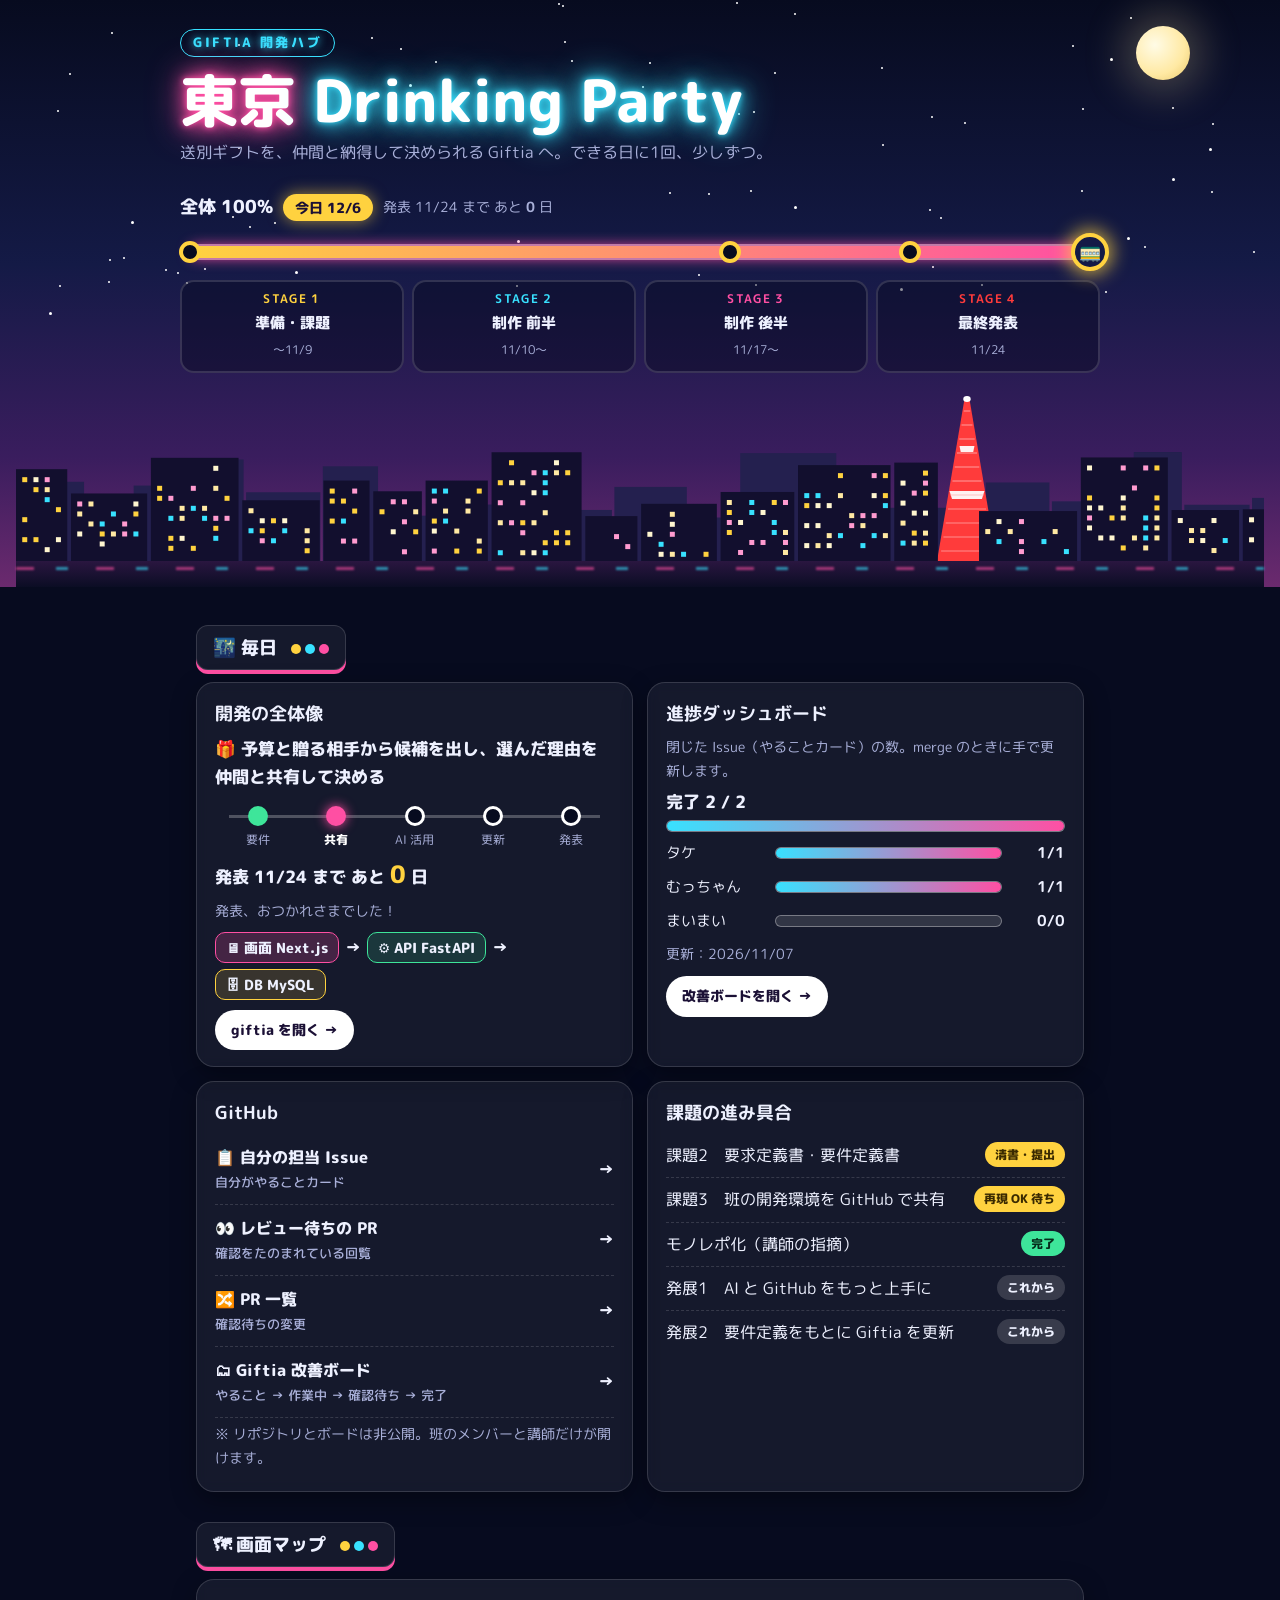
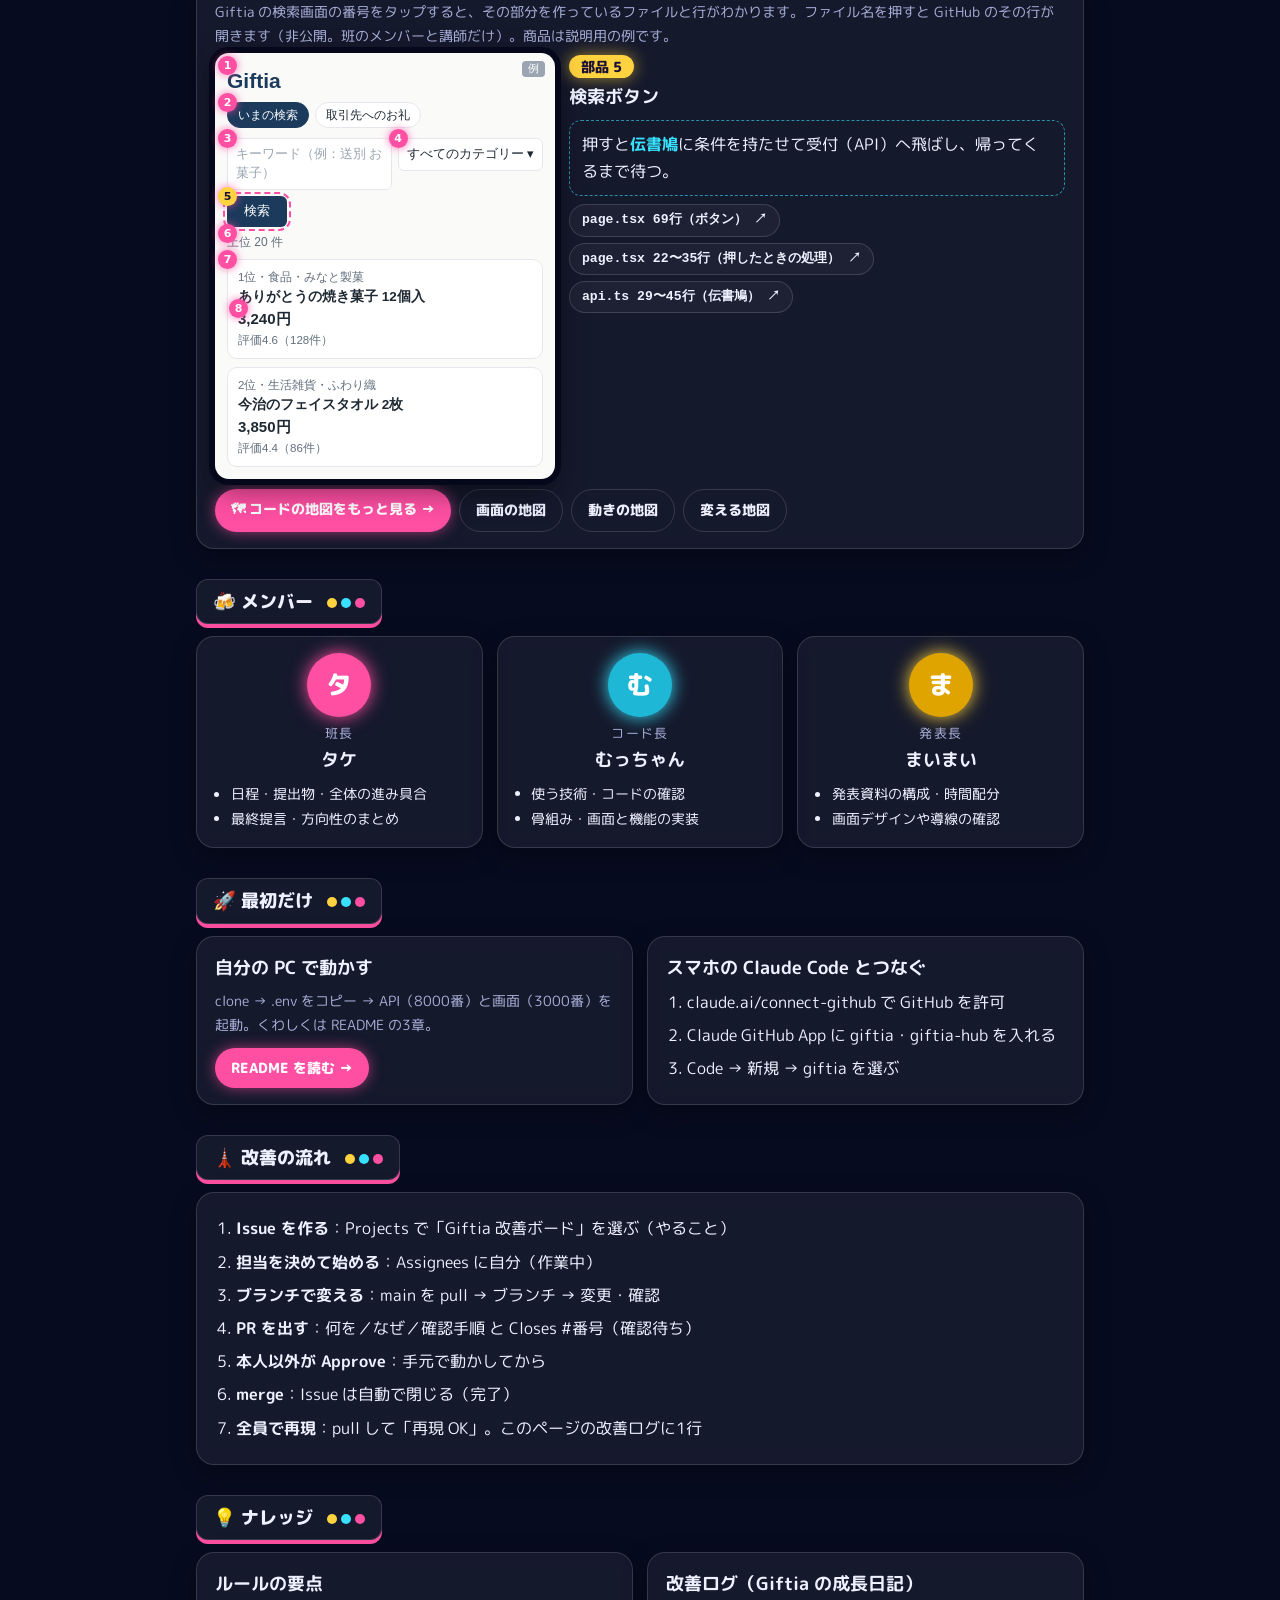
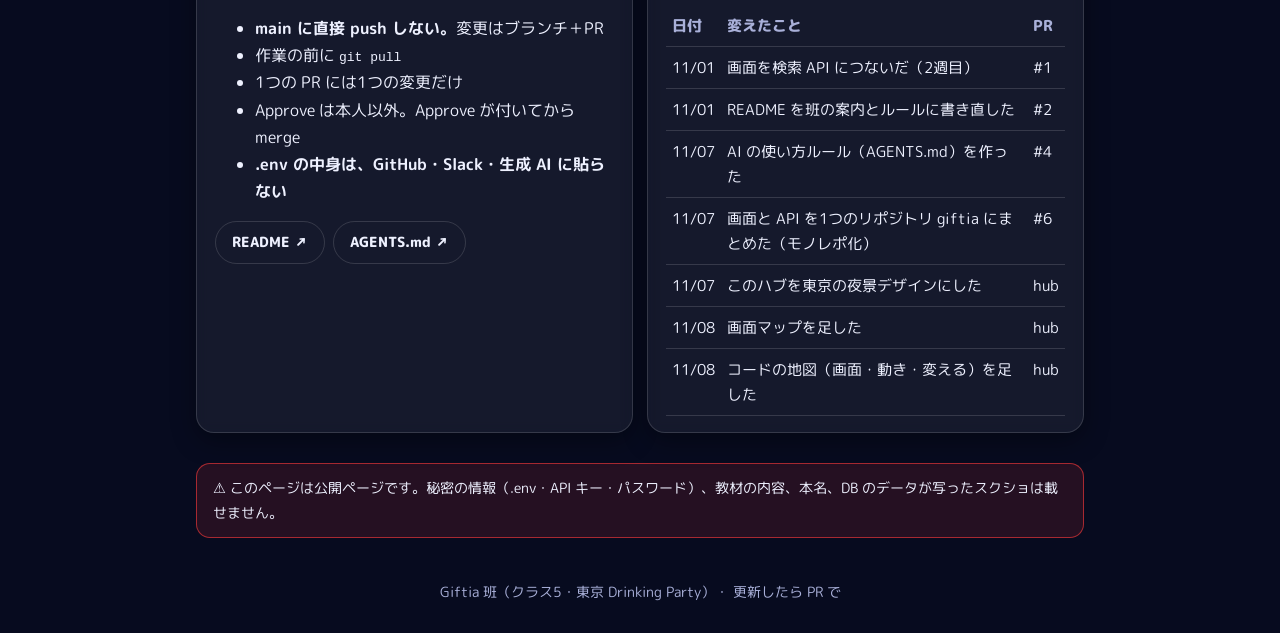
==== index.html @ cc5bea34 "コードの地図（画面・動き・変える）を足す Co-Authored-By: Claude Opus 5.5 <noreply@anthropic.com> Claude-Session: https:/" ====
<!DOCTYPE html>
<html lang="ja">
<head>
<meta charset="UTF-8">
<meta name="viewport" content="width=device-width, initial-scale=1">
<title>東京 Drinking Party 開発ハブ</title>
<meta name="description" content="Giftia 班（東京 Drinking Party）の入口ページ">
<link rel="preconnect" href="https://fonts.googleapis.com">
<link rel="preconnect" href="https://fonts.gstatic.com" crossorigin>
<link href="https://fonts.googleapis.com/css2?family=M+PLUS+Rounded+1c:wght@500;800&display=swap" rel="stylesheet">
<style>
  :root {
    --night1: #070b1f; --night2: #141a46; --night3: #3a1d5e;
    --pink: #ff4fa3; --cyan: #38e1ff; --yellow: #ffd23f; --red: #ff3b3b; --green: #3ee59a;
    --text: #eef1ff; --muted: #a9b0d9; --card: rgba(255,255,255,.06); --line: rgba(255,255,255,.14);
  }
  * { box-sizing: border-box; }
  html { scroll-behavior: smooth; }
  body {
    margin: 0; color: var(--text); line-height: 1.7;
    font-family: "M PLUS Rounded 1c", system-ui, "Hiragino Sans", "Meiryo", sans-serif;
    background: var(--night1);
  }
  a { color: inherit; }

  /* ===== 夜景のヒーロー ===== */
  .hero {
    position: relative; overflow: hidden; padding: 28px 16px 0;
    background: linear-gradient(180deg, var(--night1) 0%, var(--night2) 45%, var(--night3) 78%, #6b2a6e 100%);
  }
  .stars { position: absolute; inset: 0; pointer-events: none; }
  .star { position: absolute; width: 2px; height: 2px; border-radius: 50%; background: #fff; animation: twinkle 3s infinite ease-in-out; }
  @keyframes twinkle { 0%,100% { opacity: .2 } 50% { opacity: 1 } }
  .moon { position: absolute; top: 26px; right: 7%; width: 54px; height: 54px; border-radius: 50%;
    background: radial-gradient(circle at 35% 35%, #fffbe6, #ffe9a3 60%, #e8c66a);
    box-shadow: 0 0 40px 12px rgba(255,233,163,.25); }
  .hero-inner { position: relative; z-index: 2; max-width: 920px; margin: 0 auto; }
  .kicker { display: inline-block; font-weight: 800; letter-spacing: .2em; font-size: .8rem; color: var(--cyan);
    border: 1px solid var(--cyan); border-radius: 999px; padding: 2px 12px; text-shadow: 0 0 8px var(--cyan); }
  .hero h1 { margin: 10px 0 0; font-weight: 800; font-size: clamp(2rem, 8vw, 3.6rem); line-height: 1.15; }
  .neon-pink { color: #fff; text-shadow: 0 0 6px var(--pink), 0 0 18px var(--pink), 0 0 36px var(--pink); }
  .neon-cyan { color: #fff; text-shadow: 0 0 6px var(--cyan), 0 0 18px var(--cyan), 0 0 36px var(--cyan); }
  .hero .sub { margin: 6px 0 0; color: var(--muted); }

  /* 路線図（進み具合） */
  .line { margin: 26px 0 0; }
  .line-head { display: flex; flex-wrap: wrap; align-items: center; gap: 10px; }
  .pct { font-weight: 800; font-size: 1.1rem; }
  .badge { font-weight: 800; font-size: .85rem; color: #1b1035; background: var(--yellow); border-radius: 999px; padding: 2px 12px; box-shadow: 0 0 16px rgba(255,210,63,.6); }
  .track { position: relative; height: 16px; margin: 22px 8px 0; border-radius: 999px; background: rgba(255,255,255,.12); border: 2px solid rgba(255,255,255,.5); }
  .fill { position: absolute; left: 0; top: 0; bottom: 0; border-radius: 999px; background: linear-gradient(90deg, var(--yellow), var(--pink)); box-shadow: 0 0 14px var(--pink); }
  .stn { position: absolute; top: 50%; width: 22px; height: 22px; margin: -11px 0 0 -11px; border-radius: 50%; background: var(--night1); border: 4px solid #fff; }
  .stn.done { border-color: var(--yellow); }
  .train { position: absolute; top: 50%; margin: -19px 0 0 -19px; width: 38px; height: 38px; border-radius: 50%; display: grid; place-items: center;
    background: var(--night2); border: 4px solid var(--yellow); box-shadow: 0 0 18px 4px rgba(255,210,63,.7); font-size: 18px; }
  .stn-labels { display: grid; grid-template-columns: repeat(4, 1fr); gap: 8px; margin-top: 20px; }
  .stage { border: 2px solid var(--line); border-radius: 14px; padding: 8px 6px; text-align: center; background: rgba(7,11,31,.45); }
  .stage b { display: block; font-size: .72rem; letter-spacing: .12em; }
  .stage span { display: block; font-weight: 800; font-size: .95rem; }
  .stage small { color: var(--muted); font-size: .72rem; }
  .stage.now { border-color: var(--yellow); box-shadow: 0 0 14px rgba(255,210,63,.5); }
  .s1 b { color: var(--yellow) } .s2 b { color: var(--cyan) } .s3 b { color: var(--pink) } .s4 b { color: var(--red) }

  .skyline { position: relative; z-index: 1; display: block; width: 100%; height: 170px; margin-top: 18px; }
  .win { animation: blink 4s infinite; }
  @keyframes blink { 0%,100% { opacity: .95 } 50% { opacity: .35 } }
  .river { height: 26px; background: linear-gradient(180deg, #2a1640, #0b0d24); position: relative; z-index: 1; }
  .river::after { content: ""; position: absolute; left: 0; right: 0; top: 6px; height: 3px;
    background: repeating-linear-gradient(90deg, rgba(255,79,163,.6) 0 18px, transparent 18px 40px, rgba(56,225,255,.6) 40px 52px, transparent 52px 80px); filter: blur(1px); }

  /* ===== 本文 ===== */
  main { max-width: 920px; margin: 0 auto; padding: 8px 16px 24px; }
  .sec-title { display: inline-flex; align-items: center; gap: 10px; margin: 30px 0 12px; padding: 6px 16px; border-radius: 12px;
    font-weight: 800; font-size: 1.15rem; background: rgba(255,255,255,.06); border: 1px solid var(--line); box-shadow: 0 4px 0 var(--pink); }
  .dots i { display: inline-block; width: 10px; height: 10px; border-radius: 50%; margin-left: 4px; }
  .dots i:nth-child(1) { background: var(--yellow) } .dots i:nth-child(2) { background: var(--cyan) } .dots i:nth-child(3) { background: var(--pink) }
  .grid { display: grid; gap: 14px; grid-template-columns: repeat(auto-fit, minmax(260px, 1fr)); }
  .card { background: var(--card); border: 1px solid var(--line); border-radius: 18px; padding: 16px 18px;
    backdrop-filter: blur(6px); box-shadow: 0 8px 24px rgba(0,0,0,.35); }
  .card h3 { margin: 0 0 6px; font-size: 1.1rem; }
  .card p { margin: 4px 0; }
  .muted { color: var(--muted); font-size: .9rem; }
  .btns { display: flex; flex-wrap: wrap; gap: 8px; margin-top: 10px; }
  .btn { display: inline-block; text-decoration: none; font-weight: 800; font-size: .9rem; padding: 8px 16px; border-radius: 999px;
    background: #fff; color: #1b1035; }
  .btn.pink { background: var(--pink); color: #fff; box-shadow: 0 0 14px rgba(255,79,163,.6); }
  .btn.ghost { background: transparent; color: var(--text); border: 1px solid var(--line); }
  .flow-steps { display: flex; justify-content: space-between; position: relative; margin: 14px 4px 4px; }
  .flow-steps::before { content: ""; position: absolute; left: 10px; right: 10px; top: 9px; height: 3px; background: rgba(255,255,255,.25); }
  .fs { position: relative; text-align: center; font-size: .75rem; color: var(--muted); width: 20%; }
  .fs i { display: block; width: 20px; height: 20px; margin: 0 auto 4px; border-radius: 50%; background: var(--night1); border: 3px solid #fff; }
  .fs.done i { background: var(--green); border-color: var(--green); }
  .fs.now i { background: var(--pink); border-color: var(--pink); box-shadow: 0 0 12px var(--pink); }
  .fs.now { color: #fff; font-weight: 800; }
  .big { font-weight: 800; font-size: 1.05rem; }
  .big em { font-style: normal; color: var(--yellow); font-size: 1.5rem; }
  .arch { display: flex; align-items: center; gap: 6px; flex-wrap: wrap; font-weight: 800; margin-top: 8px; }
  .arch span { padding: 3px 10px; border-radius: 10px; font-size: .85rem; }
  .a1 { background: rgba(255,79,163,.2); border: 1px solid var(--pink) } .a2 { background: rgba(62,229,154,.15); border: 1px solid var(--green) } .a3 { background: rgba(255,210,63,.15); border: 1px solid var(--yellow) }

  .bar { height: 12px; border-radius: 999px; background: rgba(255,255,255,.12); border: 1px solid rgba(255,255,255,.35); overflow: hidden; }
  .bar > div { height: 100%; background: linear-gradient(90deg, var(--cyan), var(--pink)); }
  .who { display: grid; grid-template-columns: 6.5em 1fr 3.5em; gap: 10px; align-items: center; margin: 8px 0; font-size: .95rem; }
  .who b { text-align: right; }
  .task { display: flex; justify-content: space-between; gap: 10px; padding: 8px 0; border-bottom: 1px dashed var(--line); }
  .task:last-child { border-bottom: 0; }
  .chip { flex: none; font-size: .78rem; font-weight: 800; padding: 2px 10px; border-radius: 999px; height: fit-content; }
  .c-done { background: var(--green); color: #062b1a } .c-doing { background: var(--yellow); color: #3a2a00 } .c-todo { background: rgba(255,255,255,.15); color: var(--text) }
  .links a { display: flex; justify-content: space-between; align-items: center; gap: 10px; padding: 10px 0; border-bottom: 1px dashed var(--line); text-decoration: none; font-weight: 800; }
  .links a:last-child { border-bottom: 0; }
  .links small { font-weight: 500; color: var(--muted); display: block; }

  .member { text-align: center; }
  .avatar { width: 64px; height: 64px; margin: 0 auto 6px; border-radius: 50%; display: grid; place-items: center; font-size: 1.6rem; font-weight: 800; color: #fff; }
  .m1 { background: var(--pink); box-shadow: 0 0 18px var(--pink) } .m2 { background: #1fb7d6; box-shadow: 0 0 18px var(--cyan) } .m3 { background: #e0a400; box-shadow: 0 0 18px var(--yellow) }
  .member .role { font-size: .8rem; letter-spacing: .1em; color: var(--muted); }
  .member ul { text-align: left; margin: 8px 0 0; padding-left: 1.1em; font-size: .9rem; }

  ol.steps { margin: 0; padding-left: 1.3em; } ol.steps li { margin: 6px 0; }
  table { width: 100%; border-collapse: collapse; font-size: .92rem; }
  th, td { border-bottom: 1px solid var(--line); padding: 8px 6px; text-align: left; vertical-align: top; }
  th { color: var(--muted); font-weight: 800; }
  .warn { margin-top: 30px; background: rgba(255,59,59,.12); border: 1px solid rgba(255,59,59,.6); border-radius: 14px; padding: 12px 16px; font-size: .9rem; }
  footer { text-align: center; color: var(--muted); font-size: .85rem; padding: 18px 16px 30px; }
  @media (max-width: 520px) {
    .stage span { font-size: .8rem } .stage b { font-size: .62rem; letter-spacing: .05em }
    .who { grid-template-columns: 5.5em 1fr 3em; }
  }
  @media (prefers-reduced-motion: reduce) { .star, .win { animation: none } }

  /* ===== 画面マップ ===== */
  .map-wrap { display: grid; gap: 14px; grid-template-columns: minmax(0, 340px) minmax(0, 1fr); align-items: start; }
  @media (max-width: 760px) { .map-wrap { grid-template-columns: minmax(0, 1fr); } }
  .gscreen { position: relative; background: #fafaf9; color: #1f2933; border-radius: 14px; padding: 12px; font-family: "Hiragino Sans", "Yu Gothic", "Meiryo", sans-serif; font-size: 13.5px; line-height: 1.5; box-shadow: 0 0 0 6px #05071a, 0 10px 30px rgba(0,0,0,.5); }
  .gscreen .ex { position: absolute; top: 8px; right: 10px; font-size: 10.5px; color: #fff; background: #9aa5b1; border-radius: 4px; padding: 0 6px; }
  .gscreen .gt { font-size: 21px; font-weight: 700; color: #1b3a5c; }
  .gscreen .gm { display: flex; gap: 6px; }
  .gscreen .gm span { font-size: 12px; padding: 3px 10px; border: 1px solid #e4e7eb; background: #fff; border-radius: 999px; }
  .gscreen .gm span.on { background: #1b3a5c; color: #fff; border-color: #1b3a5c; }
  .gscreen .gf { display: flex; flex-wrap: wrap; gap: 6px; margin: 10px 0 6px; }
  .gscreen .gq, .gscreen .gs, .gscreen .gb { font-size: 12.5px; padding: 6px 8px; border: 1px solid #e4e7eb; border-radius: 6px; background: #fff; }
  .gscreen .gq { flex: 1 1 140px; color: #9aa5b1; }
  .gscreen .gb { background: #1b3a5c; color: #fff; border: none; min-width: 60px; text-align: center; }
  .gscreen .gsum { color: #616e7c; font-size: 12px; margin: 4px 0; }
  .gscreen .gc { border: 1px solid #e4e7eb; border-radius: 10px; padding: 8px 10px; background: #fff; margin-top: 8px; }
  .gscreen .gc p { margin: 1px 0; } .gscreen .gc .gn { font-weight: 700; } .gscreen .gc .gp { font-weight: 700; font-size: 15px; } .gscreen .gc .gmeta { color: #616e7c; font-size: 11.5px; }
  .hs { position: relative; display: inline-block; border-radius: 8px; outline: 2px dashed transparent; outline-offset: 2px; cursor: pointer; }
  div.hs { display: block; }
  .hs:hover, .hs.on { outline-color: var(--pink); }
  .hs .pin { position: absolute; top: -9px; left: -9px; z-index: 2; width: 19px; height: 19px; border-radius: 50%; background: var(--pink); color: #fff; font: 800 11px/19px system-ui, sans-serif; text-align: center; box-shadow: 0 0 8px rgba(255,79,163,.8); }
  .hs.on .pin { background: var(--yellow); color: #1b1035; }
  .hs:focus-visible { outline-color: var(--yellow); }
  .map-detail h3 { margin: 2px 0 8px; }
  .map-detail .say { padding: 10px 12px; border-radius: 12px; border: 1px dashed rgba(56,225,255,.6); margin: 8px 0; }
  .map-detail .say b { color: var(--cyan); }
  .filelinks { display: flex; flex-wrap: wrap; gap: 6px; margin: 8px 0; }
  .filelinks a { text-decoration: none; font-size: .82rem; font-weight: 800; padding: 4px 12px; border-radius: 999px; border: 1px solid var(--line); background: rgba(255,255,255,.04); font-family: ui-monospace, Menlo, Consolas, monospace; }
  .filelinks a:hover { border-color: var(--cyan); color: var(--cyan); }
  .lab-entry { display: grid; gap: 8px; grid-template-columns: repeat(auto-fit, minmax(150px, 1fr)); margin-top: 10px; }
  .lab-entry a { text-decoration: none; padding: 10px 12px; border-radius: 14px; border: 1px solid var(--line); background: rgba(255,255,255,.05); font-weight: 800; }
  .lab-entry a small { display: block; font-weight: 500; color: var(--muted); font-size: .8rem; }
  .lab-entry a:hover { border-color: var(--pink); }
</style>
</head>
<body>

<!-- ここの数字を、merge のときに書きかえる（このページは手で更新する） -->
<script>
const HUB = {
  updated: "2026/11/07",
  presentation: "2026-11-24",
  start: "2026-10-20",
  members: [
    { name: "タケ",       role: "班長",   done: 1, total: 1 },
    { name: "むっちゃん", role: "コード長", done: 1, total: 1 },
    { name: "まいまい",   role: "発表長", done: 0, total: 0 }
  ]
};
</script>

<header class="hero">
  <div class="stars" id="stars"></div>
  <div class="moon"></div>
  <div class="hero-inner">
    <span class="kicker">GIFTIA 開発ハブ</span>
    <h1><span class="neon-pink">東京</span> <span class="neon-cyan">Drinking Party</span></h1>
    <p class="sub">送別ギフトを、仲間と納得して決められる Giftia へ。できる日に1回、少しずつ。</p>

    <div class="line">
      <div class="line-head">
        <span class="pct">全体 <span id="pct">--</span>%</span>
        <span class="badge" id="today">今日</span>
        <span class="muted">発表 11/24 まで あと <b id="left">--</b> 日</span>
      </div>
      <div class="track" id="track">
        <div class="fill" id="fill"></div>
        <div class="stn" style="left:0%"></div>
        <div class="stn" id="st2"></div>
        <div class="stn" id="st3"></div>
        <div class="stn" style="left:100%"></div>
        <div class="train" id="train" title="いまここ">🚃</div>
      </div>
      <div class="stn-labels">
        <div class="stage s1" data-from="2026-10-20" data-to="2026-11-09"><b>STAGE 1</b><span>準備・課題</span><small>〜11/9</small></div>
        <div class="stage s2" data-from="2026-11-10" data-to="2026-11-16"><b>STAGE 2</b><span>制作 前半</span><small>11/10〜</small></div>
        <div class="stage s3" data-from="2026-11-17" data-to="2026-11-23"><b>STAGE 3</b><span>制作 後半</span><small>11/17〜</small></div>
        <div class="stage s4" data-from="2026-11-24" data-to="2026-11-24"><b>STAGE 4</b><span>最終発表</span><small>11/24</small></div>
      </div>
    </div>
  </div>
  <svg class="skyline" id="skyline" viewBox="0 0 1000 170" preserveAspectRatio="none" aria-hidden="true"></svg>
  <div class="river"></div>
</header>

<main>

  <h2 class="sec-title">🌃 毎日 <span class="dots"><i></i><i></i><i></i></span></h2>
  <div class="grid">
    <div class="card">
      <h3>開発の全体像</h3>
      <p class="big">🎁 予算と贈る相手から候補を出し、選んだ理由を仲間と共有して決める</p>
      <div class="flow-steps">
        <div class="fs done"><i></i>要件</div>
        <div class="fs now"><i></i>共有</div>
        <div class="fs"><i></i>AI 活用</div>
        <div class="fs"><i></i>更新</div>
        <div class="fs"><i></i>発表</div>
      </div>
      <p class="big">発表 11/24 まで あと <em id="left2">--</em> 日</p>
      <p class="muted" id="next">次の節目：</p>
      <div class="arch"><span class="a1">🖥 画面 Next.js</span>→<span class="a2">⚙ API FastAPI</span>→<span class="a3">🗄 DB MySQL</span></div>
      <div class="btns"><a class="btn" href="https://github.com/AR7ST/giftia">giftia を開く →</a></div>
    </div>

    <div class="card">
      <h3>進捗ダッシュボード</h3>
      <p class="muted">閉じた Issue（やることカード）の数。merge のときに手で更新します。</p>
      <p class="big">完了 <span id="doneAll">-</span> / <span id="totalAll">-</span></p>
      <div class="bar"><div id="barAll" style="width:0"></div></div>
      <div id="who"></div>
      <p class="muted">更新：<span id="updated"></span></p>
      <div class="btns"><a class="btn" href="https://github.com/users/AR7ST/projects/1">改善ボードを開く →</a></div>
    </div>
  </div>

  <div class="grid" style="margin-top:14px">
    <div class="card links">
      <h3>GitHub</h3>
      <a href="https://github.com/AR7ST/giftia/issues/assigned/@me"><span>📋 自分の担当 Issue<small>自分がやることカード</small></span>→</a>
      <a href="https://github.com/AR7ST/giftia/pulls/review-requested/@me"><span>👀 レビュー待ちの PR<small>確認をたのまれている回覧</small></span>→</a>
      <a href="https://github.com/AR7ST/giftia/pulls"><span>🔀 PR 一覧<small>確認待ちの変更</small></span>→</a>
      <a href="https://github.com/users/AR7ST/projects/1"><span>🗂 Giftia 改善ボード<small>やること → 作業中 → 確認待ち → 完了</small></span>→</a>
      <p class="muted">※ リポジトリとボードは非公開。班のメンバーと講師だけが開けます。</p>
    </div>

    <div class="card">
      <h3>課題の進み具合</h3>
      <div class="task"><span>課題2　要求定義書・要件定義書</span><span class="chip c-doing">清書・提出</span></div>
      <div class="task"><span>課題3　班の開発環境を GitHub で共有</span><span class="chip c-doing">再現 OK 待ち</span></div>
      <div class="task"><span>モノレポ化（講師の指摘）</span><span class="chip c-done">完了</span></div>
      <div class="task"><span>発展1　AI と GitHub をもっと上手に</span><span class="chip c-todo">これから</span></div>
      <div class="task"><span>発展2　要件定義をもとに Giftia を更新</span><span class="chip c-todo">これから</span></div>
    </div>
  </div>

  <h2 class="sec-title">🗺 画面マップ <span class="dots"><i></i><i></i><i></i></span></h2>
  <div class="card">
    <p class="muted">Giftia の検索画面の番号をタップすると、その部分を作っているファイルと行がわかります。ファイル名を押すと GitHub のその行が開きます（非公開。班のメンバーと講師だけ）。商品は説明用の例です。</p>
    <div class="map-wrap">
      <div class="gscreen" id="gscreen">
        <span class="ex">例</span>
        <div class="hs" data-hs="1" tabindex="0" role="button" aria-label="1 タイトル"><span class="pin">1</span><div class="gt">Giftia</div></div>
        <div class="hs" data-hs="2" tabindex="0" role="button" aria-label="2 タブ" style="margin-top:6px"><span class="pin">2</span><div class="gm"><span class="on">いまの検索</span><span>取引先へのお礼</span></div></div>
        <div class="gf">
          <span class="hs" data-hs="3" tabindex="0" role="button" aria-label="3 入力欄" style="flex:1 1 140px"><span class="pin">3</span><span class="gq" style="display:block">キーワード（例：送別 お菓子）</span></span>
          <span class="hs" data-hs="4" tabindex="0" role="button" aria-label="4 カテゴリー"><span class="pin">4</span><span class="gs" style="display:block">すべてのカテゴリー ▾</span></span>
          <span class="hs" data-hs="5" tabindex="0" role="button" aria-label="5 検索ボタン"><span class="pin">5</span><span class="gb" style="display:block">検索</span></span>
        </div>
        <div class="hs" data-hs="6" tabindex="0" role="button" aria-label="6 件数"><span class="pin">6</span><p class="gsum">上位 20 件</p></div>
        <div class="hs" data-hs="7" tabindex="0" role="button" aria-label="7 結果カード"><span class="pin">7</span>
          <div class="gc"><p class="gmeta">1位・食品・みなと製菓</p><p class="gn">ありがとうの焼き菓子 12個入</p>
            <span class="hs" data-hs="8" tabindex="0" role="button" aria-label="8 値段"><span class="pin">8</span><span class="gp">3,240円</span></span>
            <p class="gmeta">評価4.6（128件）</p></div>
        </div>
        <div class="gc"><p class="gmeta">2位・生活雑貨・ふわり織</p><p class="gn">今治のフェイスタオル 2枚</p><p class="gp">3,850円</p><p class="gmeta">評価4.4（86件）</p></div>
      </div>
      <div class="map-detail" id="map-detail" aria-live="polite"></div>
    </div>
    <div class="btns"><a class="btn pink" href="map.html">🗺 コードの地図をもっと見る →</a><a class="btn ghost" href="screen.html">画面の地図</a><a class="btn ghost" href="flow.html">動きの地図</a><a class="btn ghost" href="change.html">変える地図</a></div>
  </div>

  <h2 class="sec-title">🍻 メンバー <span class="dots"><i></i><i></i><i></i></span></h2>
  <div class="grid">
    <div class="card member"><div class="avatar m1">タ</div><div class="role">班長</div><h3>タケ</h3>
      <ul><li>日程・提出物・全体の進み具合</li><li>最終提言・方向性のまとめ</li></ul></div>
    <div class="card member"><div class="avatar m2">む</div><div class="role">コード長</div><h3>むっちゃん</h3>
      <ul><li>使う技術・コードの確認</li><li>骨組み・画面と機能の実装</li></ul></div>
    <div class="card member"><div class="avatar m3">ま</div><div class="role">発表長</div><h3>まいまい</h3>
      <ul><li>発表資料の構成・時間配分</li><li>画面デザインや導線の確認</li></ul></div>
  </div>

  <h2 class="sec-title">🚀 最初だけ <span class="dots"><i></i><i></i><i></i></span></h2>
  <div class="grid">
    <div class="card">
      <h3>自分の PC で動かす</h3>
      <p class="muted">clone → .env をコピー → API（8000番）と画面（3000番）を起動。くわしくは README の3章。</p>
      <div class="btns"><a class="btn pink" href="https://github.com/AR7ST/giftia#readme">README を読む →</a></div>
    </div>
    <div class="card">
      <h3>スマホの Claude Code とつなぐ</h3>
      <ol class="steps">
        <li>claude.ai/connect-github で GitHub を許可</li>
        <li>Claude GitHub App に giftia・giftia-hub を入れる</li>
        <li>Code → 新規 → giftia を選ぶ</li>
      </ol>
    </div>
  </div>

  <h2 class="sec-title">🗼 改善の流れ <span class="dots"><i></i><i></i><i></i></span></h2>
  <div class="card">
    <ol class="steps">
      <li><b>Issue を作る</b>：Projects で「Giftia 改善ボード」を選ぶ（やること）</li>
      <li><b>担当を決めて始める</b>：Assignees に自分（作業中）</li>
      <li><b>ブランチで変える</b>：main を pull → ブランチ → 変更・確認</li>
      <li><b>PR を出す</b>：何を／なぜ／確認手順 と Closes #番号（確認待ち）</li>
      <li><b>本人以外が Approve</b>：手元で動かしてから</li>
      <li><b>merge</b>：Issue は自動で閉じる（完了）</li>
      <li><b>全員で再現</b>：pull して「再現 OK」。このページの改善ログに1行</li>
    </ol>
  </div>

  <h2 class="sec-title">💡 ナレッジ <span class="dots"><i></i><i></i><i></i></span></h2>
  <div class="grid">
    <div class="card">
      <h3>ルールの要点</h3>
      <ul>
        <li><b>main に直接 push しない。</b>変更はブランチ＋PR</li>
        <li>作業の前に <code>git pull</code></li>
        <li>1つの PR には1つの変更だけ</li>
        <li>Approve は本人以外。Approve が付いてから merge</li>
        <li><b>.env の中身は、GitHub・Slack・生成 AI に貼らない</b></li>
      </ul>
      <div class="btns">
        <a class="btn ghost" href="https://github.com/AR7ST/giftia#readme">README ↗</a>
        <a class="btn ghost" href="https://github.com/AR7ST/giftia/blob/main/AGENTS.md">AGENTS.md ↗</a>
      </div>
    </div>
    <div class="card">
      <h3>改善ログ（Giftia の成長日記）</h3>
      <table>
        <tr><th>日付</th><th>変えたこと</th><th>PR</th></tr>
        <tr><td>11/01</td><td>画面を検索 API につないだ（2週目）</td><td>#1</td></tr>
        <tr><td>11/01</td><td>README を班の案内とルールに書き直した</td><td>#2</td></tr>
        <tr><td>11/07</td><td>AI の使い方ルール（AGENTS.md）を作った</td><td>#4</td></tr>
        <tr><td>11/07</td><td>画面と API を1つのリポジトリ giftia にまとめた（モノレポ化）</td><td>#6</td></tr>
        <tr><td>11/07</td><td>このハブを東京の夜景デザインにした</td><td>hub</td></tr>
        <tr><td>11/08</td><td>画面マップを足した</td><td>hub</td></tr>
        <tr><td>11/08</td><td>コードの地図（画面・動き・変える）を足した</td><td>hub</td></tr>
      </table>
    </div>
  </div>

  <div class="warn">⚠ このページは公開ページです。秘密の情報（.env・API キー・パスワード）、教材の内容、本名、DB のデータが写ったスクショは載せません。</div>
</main>
<footer>Giftia 班（クラス5・東京 Drinking Party）・ 更新したら PR で</footer>

<script>
(function () {
  // 星
  const stars = document.getElementById("stars");
  for (let i = 0; i < 70; i++) {
    const s = document.createElement("i");
    s.className = "star";
    s.style.left = Math.random() * 100 + "%";
    s.style.top = Math.random() * 55 + "%";
    s.style.animationDelay = (Math.random() * 3).toFixed(2) + "s";
    if (Math.random() < .2) { s.style.width = s.style.height = "3px"; }
    stars.appendChild(s);
  }

  // ビル群と東京タワー（SVG）
  const svg = document.getElementById("skyline");
  const NS = "http://www.w3.org/2000/svg";
  const el = (tag, attrs) => { const e = document.createElementNS(NS, tag); for (const k in attrs) e.setAttribute(k, attrs[k]); return e; };
  let seed = 7; const rnd = () => (seed = (seed * 9301 + 49297) % 233280) / 233280;
  const colors = ["#ffe9a3", "#ffd23f", "#38e1ff", "#ff9bd0", "#fff6d0"];
  // 奥のビル
  for (let x = 0; x < 1000; ) {
    const w = 30 + rnd() * 50, h = 40 + rnd() * 70;
    svg.appendChild(el("rect", { x, y: 170 - h, width: w, height: h, fill: "#24204f" }));
    x += w + 2;
  }
  // 東京タワー
  const tx = 760;
  const tower = el("g", {});
  tower.appendChild(el("path", { d: `M${tx} 8 L${tx + 4} 8 L${tx + 26} 170 L${tx - 22} 170 Z`, fill: "#ff3b3b" }));
  tower.appendChild(el("path", { d: `M${tx - 12} 100 L${tx + 16} 100 L${tx + 14} 108 L${tx - 10} 108 Z`, fill: "#fff2f2" }));
  tower.appendChild(el("path", { d: `M${tx - 4} 55 L${tx + 8} 55 L${tx + 7} 61 L${tx - 3} 61 Z`, fill: "#fff2f2" }));
  for (let y = 20; y < 170; y += 14) tower.appendChild(el("line", { x1: tx - (y / 170) * 22 + 2, y1: y, x2: tx + 4 + (y / 170) * 22 - 2, y2: y, stroke: "#ffb0b0", "stroke-width": 1.2, opacity: .7 }));
  tower.appendChild(el("circle", { cx: tx + 2, cy: 8, r: 3, fill: "#fff", class: "win" }));
  svg.appendChild(tower);
  // 手前のビル（窓あかり）
  for (let x = 0; x < 1000; ) {
    const w = 34 + rnd() * 46, h = 30 + rnd() * 80;
    if (x > tx - 40 && x < tx + 30 && h > 60) { x += 10; continue; }
    svg.appendChild(el("rect", { x, y: 170 - h, width: w, height: h, fill: "#120f2e" }));
    for (let wy = 170 - h + 8; wy < 162; wy += 10) {
      for (let wx = x + 5; wx < x + w - 6; wx += 9) {
        if (rnd() < .38) {
          const c = el("rect", { x: wx, y: wy, width: 4, height: 5, fill: colors[Math.floor(rnd() * colors.length)] });
          if (rnd() < .3) { c.setAttribute("class", "win"); c.style.animationDelay = (rnd() * 4).toFixed(2) + "s"; }
          svg.appendChild(c);
        }
      }
    }
    x += w + 3;
  }

  // 日付の計算
  const day = 86400000;
  const today = new Date(); today.setHours(0, 0, 0, 0);
  const d = s => { const t = new Date(s + "T00:00:00"); return t; };
  const start = d(HUB.start), end = d(HUB.presentation);
  const pct = Math.max(0, Math.min(100, Math.round((today - start) / (end - start) * 100)));
  const left = Math.max(0, Math.round((end - today) / day));
  document.getElementById("pct").textContent = pct;
  document.getElementById("left").textContent = left;
  document.getElementById("left2").textContent = left;
  document.getElementById("today").textContent = "今日 " + (today.getMonth() + 1) + "/" + today.getDate();
  document.getElementById("fill").style.width = pct + "%";
  document.getElementById("train").style.left = pct + "%";
  const pos = s => Math.round((d(s) - start) / (end - start) * 100) + "%";
  document.getElementById("st2").style.left = pos("2026-11-10");
  document.getElementById("st3").style.left = pos("2026-11-17");
  document.querySelectorAll(".stn").forEach(s => { if (parseFloat(s.style.left) <= pct) s.classList.add("done"); });
  document.querySelectorAll(".stage").forEach(s => {
    if (today >= d(s.dataset.from) && today <= d(s.dataset.to)) s.classList.add("now");
  });
  const nexts = [["2026-11-10", "制作 前半スタート（第6回ミーティング）"], ["2026-11-17", "制作 後半スタート（第7回ミーティング）"], ["2026-11-24", "最終発表"]];
  const n = nexts.find(x => d(x[0]) > today);
  document.getElementById("next").textContent = n ? "次の節目：" + n[1] + " まで あと " + Math.round((d(n[0]) - today) / day) + " 日" : "発表、おつかれさまでした！";

  // 進捗
  let done = 0, total = 0;
  const who = document.getElementById("who");
  HUB.members.forEach(m => {
    done += m.done; total += m.total;
    const p = m.total ? Math.round(m.done / m.total * 100) : 0;
    const row = document.createElement("div");
    row.className = "who";
    row.innerHTML = `<span>${m.name}</span><div class="bar"><div style="width:${p}%"></div></div><b>${m.done}/${m.total}</b>`;
    who.appendChild(row);
  });
  document.getElementById("doneAll").textContent = done;
  document.getElementById("totalAll").textContent = total;
  document.getElementById("barAll").style.width = (total ? Math.round(done / total * 100) : 0) + "%";
  document.getElementById("updated").textContent = HUB.updated;
  // 画面マップ
  const R = "https://github.com/AR7ST/giftia/blob/main/";
  const MAP = {
    1: ["タイトル「Giftia」", "お店の<b>看板</b>。文字は画面のファイルに、色と大きさは見た目のファイルに書いてある。",
        [["page.tsx 40行", "giftia-frontend/app/page.tsx#L40"], ["globals.css 6行", "giftia-frontend/app/globals.css#L6"]], "map"],
    2: ["タブ", "<b>メモ帳</b>に「いまどちらのタブか」を覚えておき、押したら書きかえる。選ばれている方だけ濃い色になる。",
        [["page.tsx 13行（覚える箱）", "giftia-frontend/app/page.tsx#L13"], ["page.tsx 43〜46行（ボタン）", "giftia-frontend/app/page.tsx#L43-L46"]], "map"],
    3: ["キーワードの入力欄", "1文字打つたびに、打った言葉が<b>メモ帳</b>に書き写される。薄い字の例文は検索には使われない。",
        [["page.tsx 14行（覚える箱）", "giftia-frontend/app/page.tsx#L14"], ["page.tsx 51行（入力欄）", "giftia-frontend/app/page.tsx#L51"]], "lab"],
    4: ["カテゴリーの選択", "選べる種類は、選択肢の行の数だけ。1行足すと1つ増える。名前は DB の文字とそろえる。",
        [["page.tsx 52〜57行", "giftia-frontend/app/page.tsx#L52-L57"]], "lab"],
    5: ["検索ボタン", "押すと<b>伝書鳩</b>に条件を持たせて受付（API）へ飛ばし、帰ってくるまで待つ。",
        [["page.tsx 69行（ボタン）", "giftia-frontend/app/page.tsx#L69"], ["page.tsx 22〜35行（押したときの処理）", "giftia-frontend/app/page.tsx#L22-L35"], ["api.ts 29〜45行（伝書鳩）", "giftia-frontend/lib/api.ts#L29-L45"]], "trip"],
    6: ["「上位 20 件」", "受付（API）が<b>決まった件数</b>だけ返し、画面はその数を数えて出している。件数を変えるのは API 側。",
        [["page.tsx 77行（表示）", "giftia-frontend/app/page.tsx#L77"], ["main.py 44行（20件の正体）", "backend/main.py#L44"]], "lab"],
    7: ["結果のカード", "同じ<b>カードの型紙</b>を、結果の数だけ並べている。型紙を1か所直すと全部のカードが変わる。",
        [["ResultCard.tsx（型紙）", "giftia-frontend/app/ResultCard.tsx#L4-L12"], ["page.tsx 79行（並べる）", "giftia-frontend/app/page.tsx#L79"], ["main.py 71行（並び順）", "backend/main.py#L71"]], "lab"],
    8: ["値段", "DB の数を、受付が<b>名札を付け替えて</b>画面に渡し、カード側でカンマを付けて見せている。",
        [["ResultCard.tsx 9行", "giftia-frontend/app/ResultCard.tsx#L9"], ["main.py 79〜89行（名札の付け替え）", "backend/main.py#L79-L89"]], "map"],
  };
  const det = document.getElementById("map-detail");
  function pick(n) {
    document.querySelectorAll("#gscreen .hs").forEach(h => h.classList.toggle("on", +h.dataset.hs === n));
    const m = MAP[n];
    det.innerHTML = `<span class="badge">部品 ${n}</span><h3>${m[0]}</h3><div class="say">${m[1]}</div>
      <div class="filelinks">${m[2].map(f => `<a href="${R}${f[1]}" target="_blank" rel="noopener">${f[0]} ↗</a>`).join("")}</div>`;
  }
  document.querySelectorAll("#gscreen .hs").forEach(h => {
    h.addEventListener("click", e => { e.stopPropagation(); pick(+h.dataset.hs); });
    h.addEventListener("keydown", e => { if (e.key === "Enter" || e.key === " ") { e.preventDefault(); e.stopPropagation(); pick(+h.dataset.hs); } });
  });
  pick(5);
})();
</script>
</body>
</html>
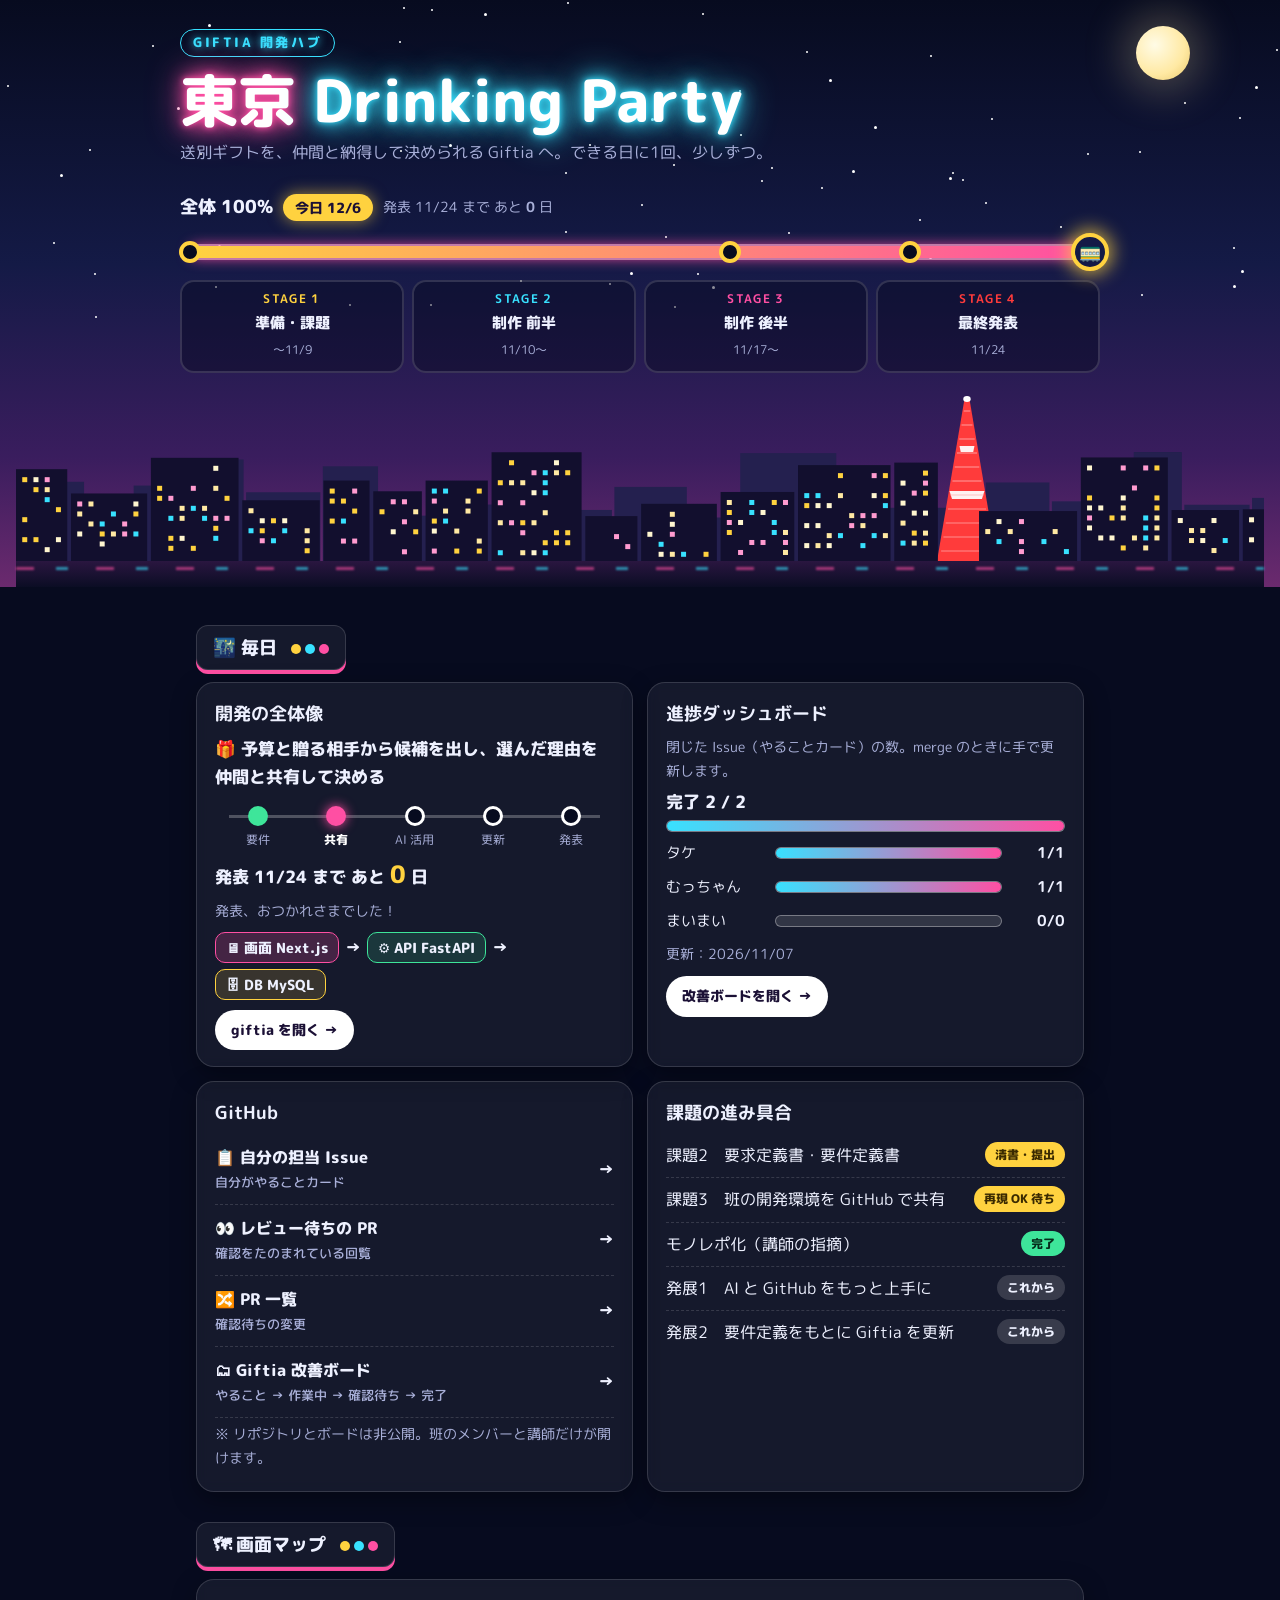
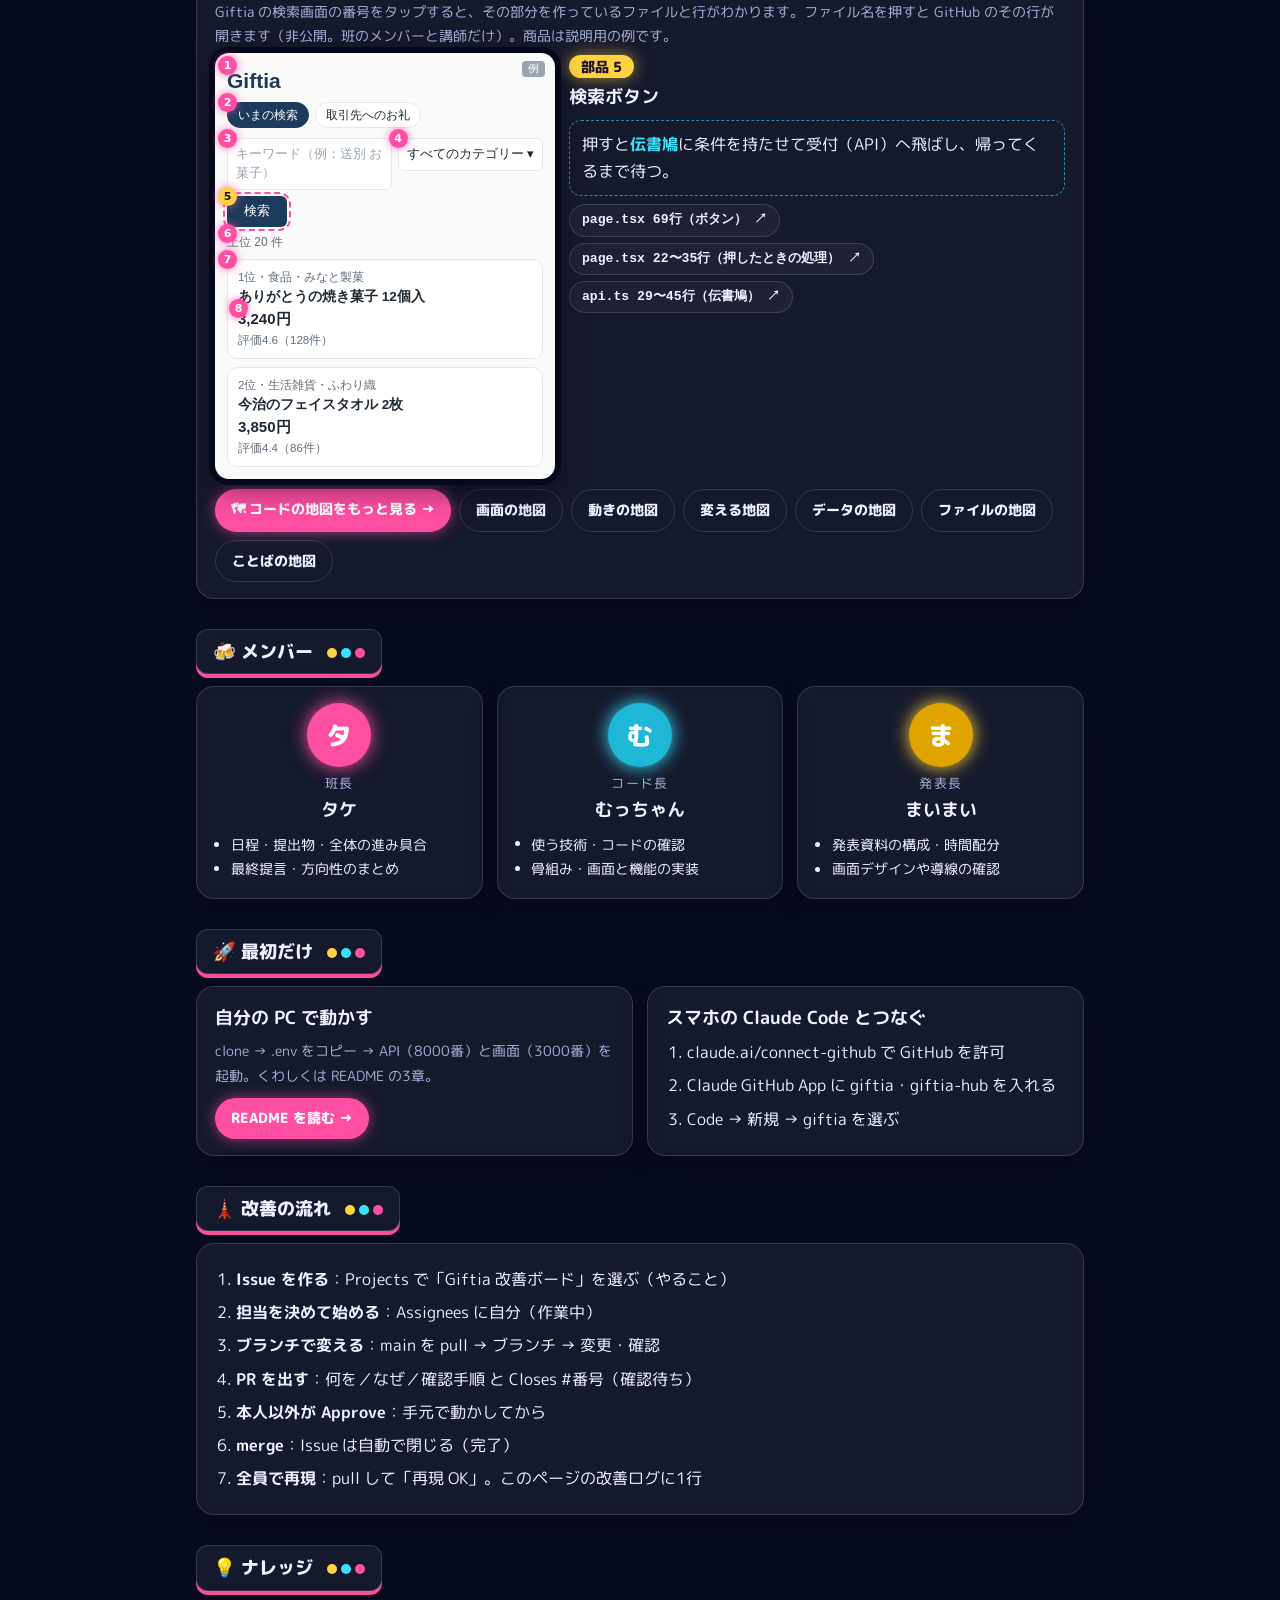
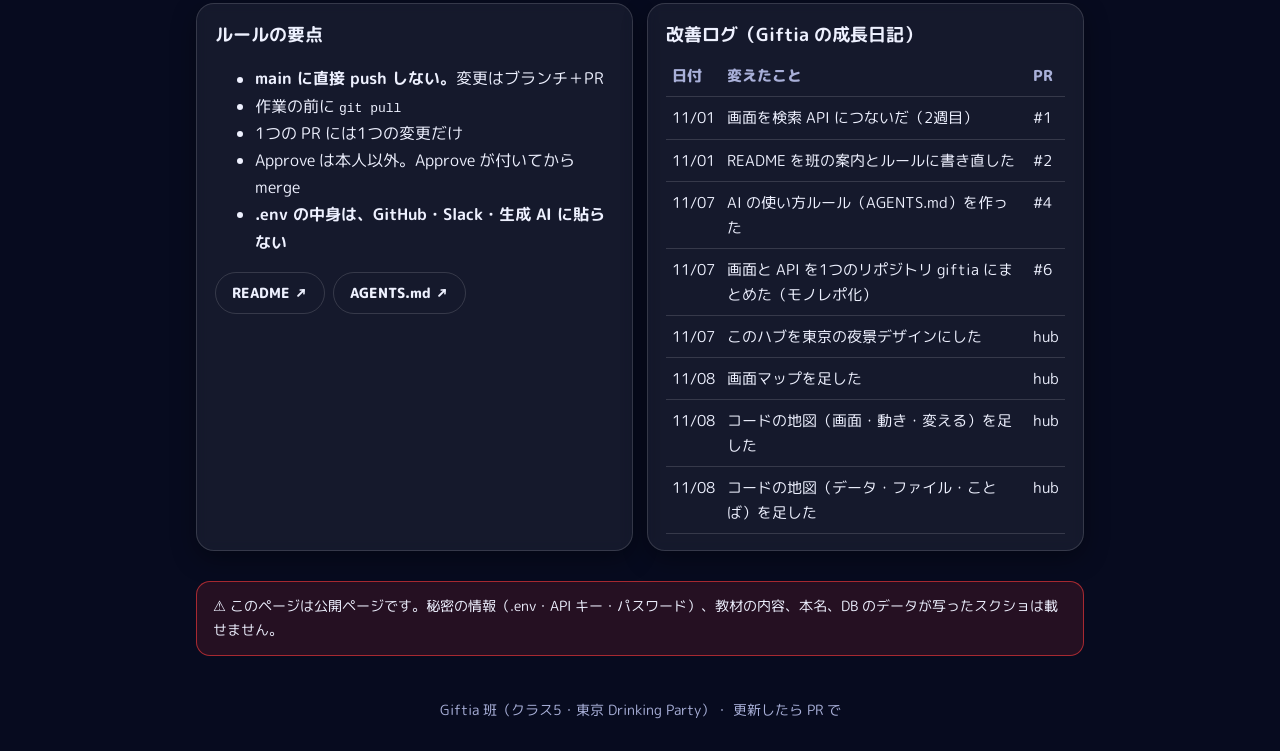
==== commit 6bca6684: "コードの地図（データ・ファイル・ことば）を足す Co-Authored-By: Claude Opus 5.5 <noreply@anthropic.com> Claude-Session: http" ====
--- a/index.html
+++ b/index.html
@@ -286,7 +286,7 @@
       </div>
       <div class="map-detail" id="map-detail" aria-live="polite"></div>
     </div>
-    <div class="btns"><a class="btn pink" href="map.html">🗺 コードの地図をもっと見る →</a><a class="btn ghost" href="screen.html">画面の地図</a><a class="btn ghost" href="flow.html">動きの地図</a><a class="btn ghost" href="change.html">変える地図</a></div>
+    <div class="btns"><a class="btn pink" href="map.html">🗺 コードの地図をもっと見る →</a><a class="btn ghost" href="screen.html">画面の地図</a><a class="btn ghost" href="flow.html">動きの地図</a><a class="btn ghost" href="change.html">変える地図</a><a class="btn ghost" href="data.html">データの地図</a><a class="btn ghost" href="files.html">ファイルの地図</a><a class="btn ghost" href="words.html">ことばの地図</a></div>
   </div>
 
   <h2 class="sec-title">🍻 メンバー <span class="dots"><i></i><i></i><i></i></span></h2>
@@ -356,6 +356,7 @@
         <tr><td>11/07</td><td>このハブを東京の夜景デザインにした</td><td>hub</td></tr>
         <tr><td>11/08</td><td>画面マップを足した</td><td>hub</td></tr>
         <tr><td>11/08</td><td>コードの地図（画面・動き・変える）を足した</td><td>hub</td></tr>
+        <tr><td>11/08</td><td>コードの地図（データ・ファイル・ことば）を足した</td><td>hub</td></tr>
       </table>
     </div>
   </div>
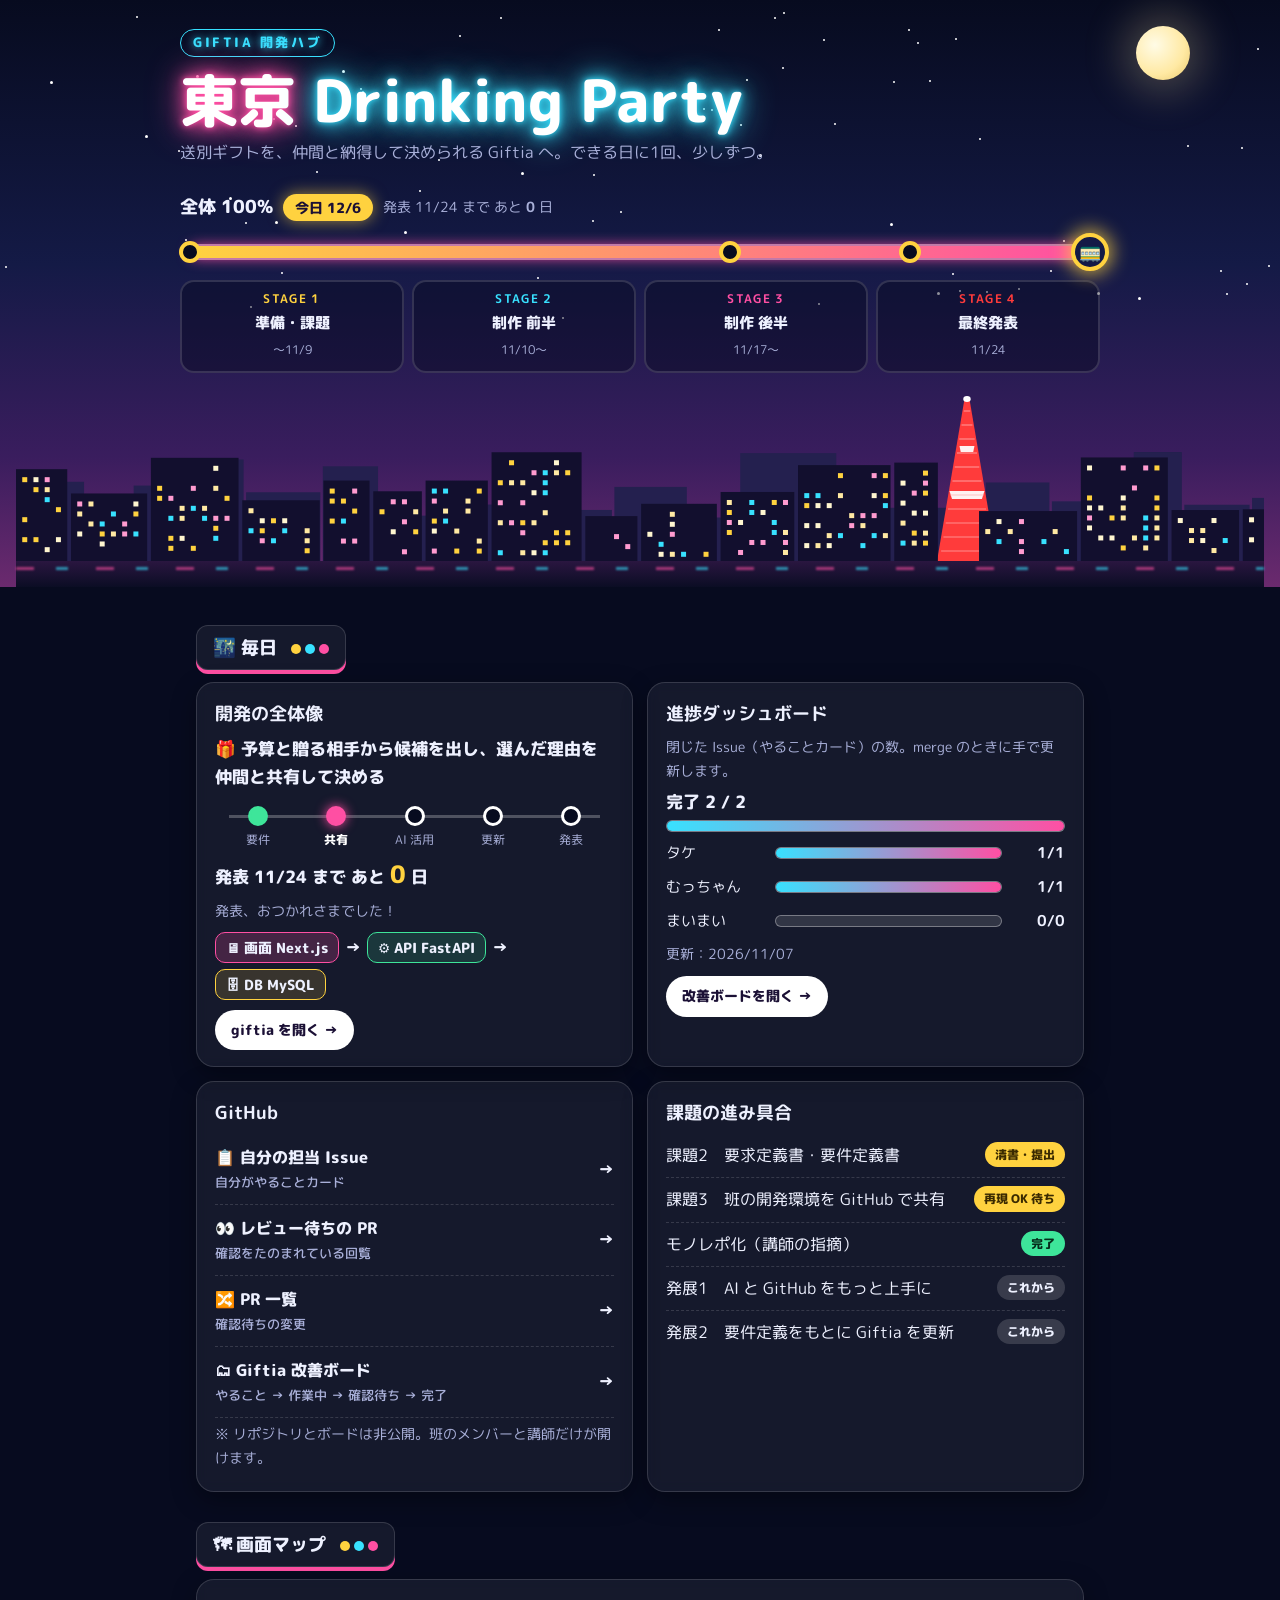
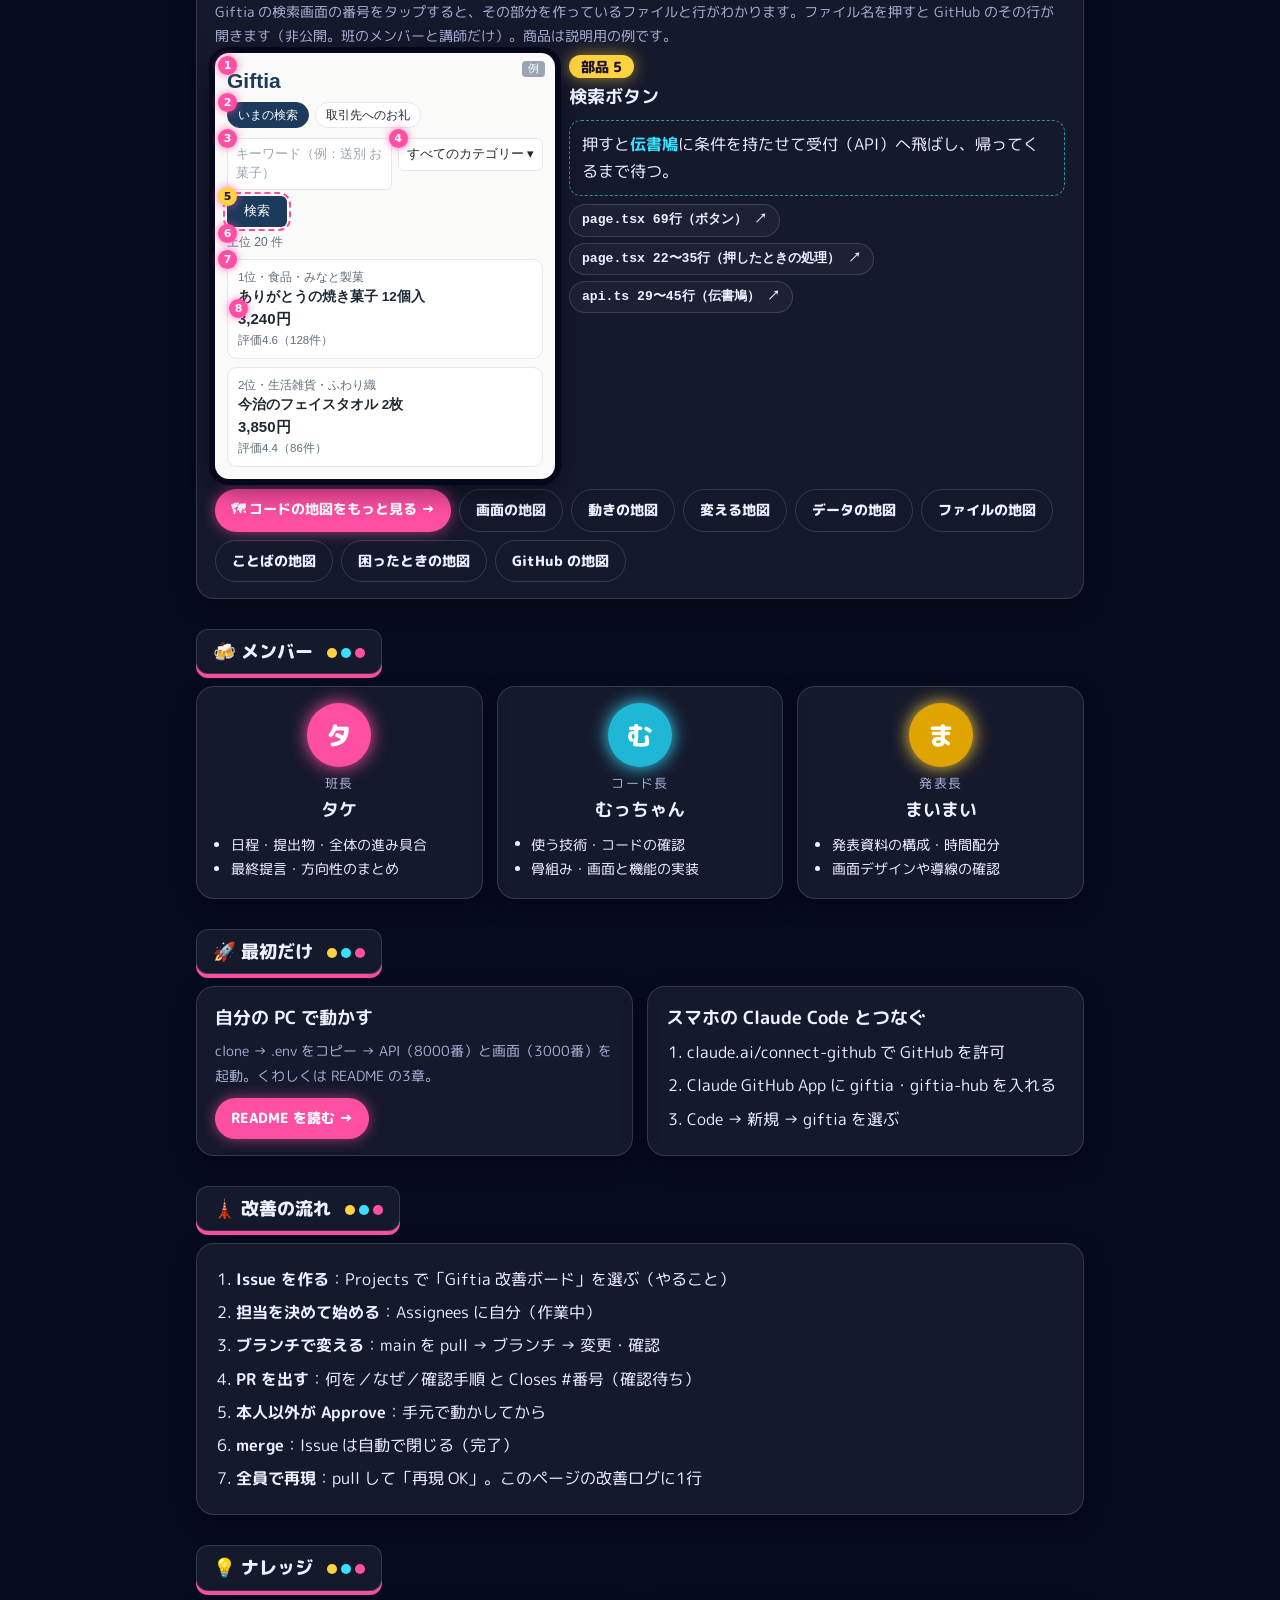
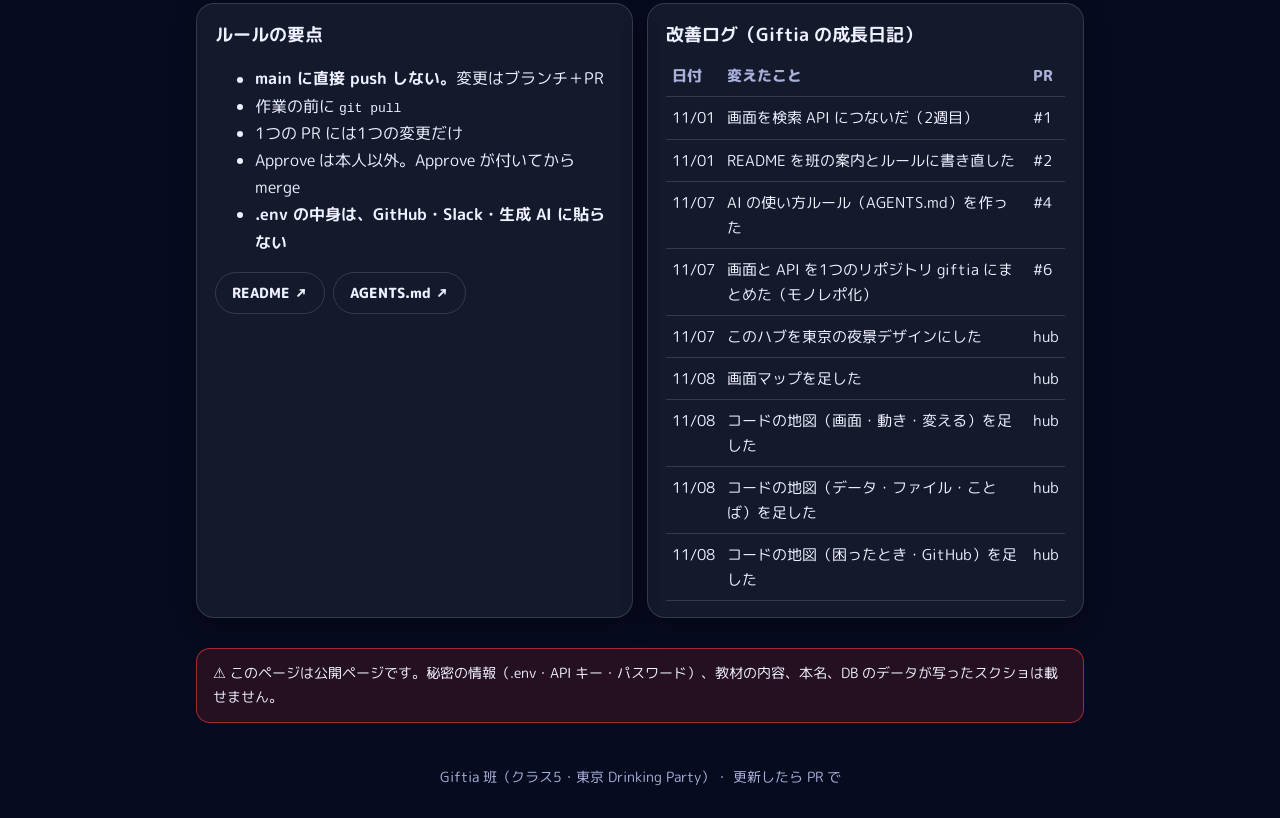
==== commit ab3deb42: "コードの地図（困ったとき・GitHub）を足す Co-Authored-By: Claude Opus 5.5 <noreply@anthropic.com> Claude-Session: http" ====
--- a/index.html
+++ b/index.html
@@ -286,7 +286,7 @@
       </div>
       <div class="map-detail" id="map-detail" aria-live="polite"></div>
     </div>
-    <div class="btns"><a class="btn pink" href="map.html">🗺 コードの地図をもっと見る →</a><a class="btn ghost" href="screen.html">画面の地図</a><a class="btn ghost" href="flow.html">動きの地図</a><a class="btn ghost" href="change.html">変える地図</a><a class="btn ghost" href="data.html">データの地図</a><a class="btn ghost" href="files.html">ファイルの地図</a><a class="btn ghost" href="words.html">ことばの地図</a></div>
+    <div class="btns"><a class="btn pink" href="map.html">🗺 コードの地図をもっと見る →</a><a class="btn ghost" href="screen.html">画面の地図</a><a class="btn ghost" href="flow.html">動きの地図</a><a class="btn ghost" href="change.html">変える地図</a><a class="btn ghost" href="data.html">データの地図</a><a class="btn ghost" href="files.html">ファイルの地図</a><a class="btn ghost" href="words.html">ことばの地図</a><a class="btn ghost" href="trouble.html">困ったときの地図</a><a class="btn ghost" href="git.html">GitHub の地図</a></div>
   </div>
 
   <h2 class="sec-title">🍻 メンバー <span class="dots"><i></i><i></i><i></i></span></h2>
@@ -357,6 +357,7 @@
         <tr><td>11/08</td><td>画面マップを足した</td><td>hub</td></tr>
         <tr><td>11/08</td><td>コードの地図（画面・動き・変える）を足した</td><td>hub</td></tr>
         <tr><td>11/08</td><td>コードの地図（データ・ファイル・ことば）を足した</td><td>hub</td></tr>
+        <tr><td>11/08</td><td>コードの地図（困ったとき・GitHub）を足した</td><td>hub</td></tr>
       </table>
     </div>
   </div>
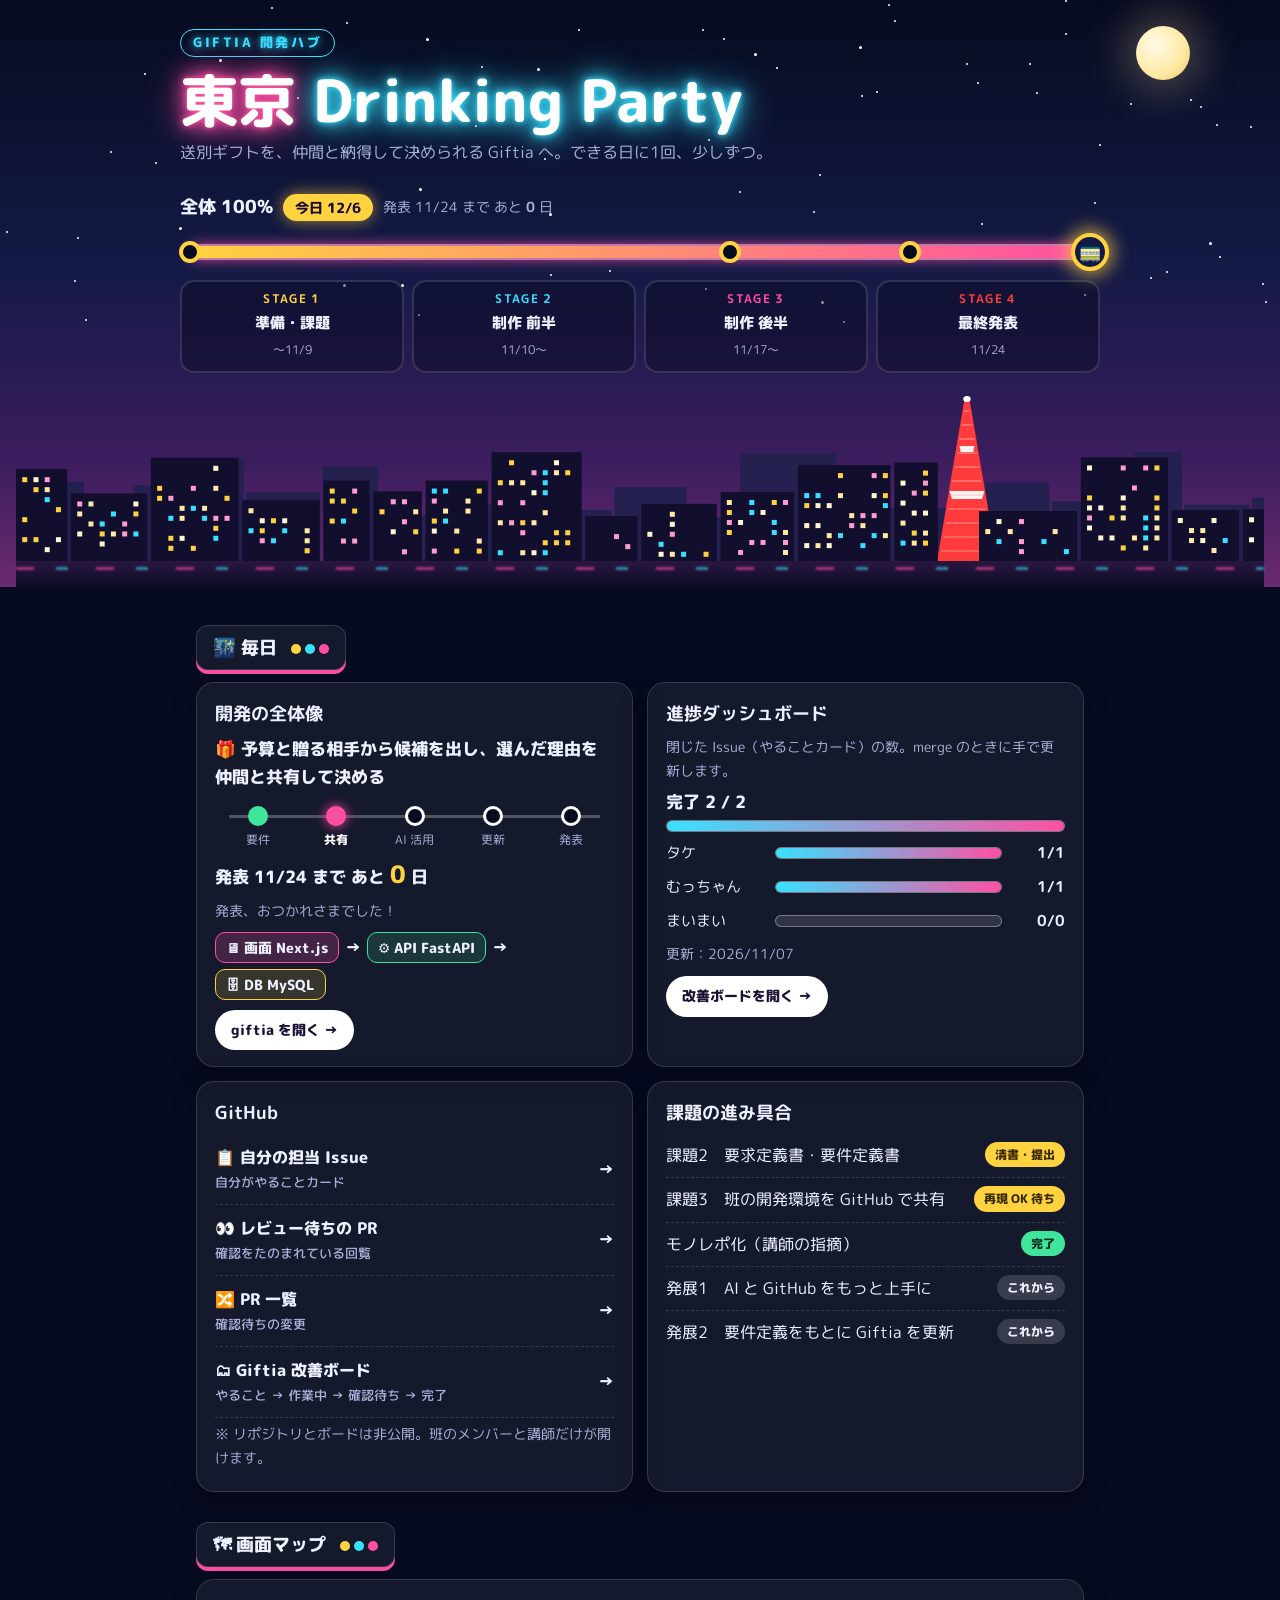
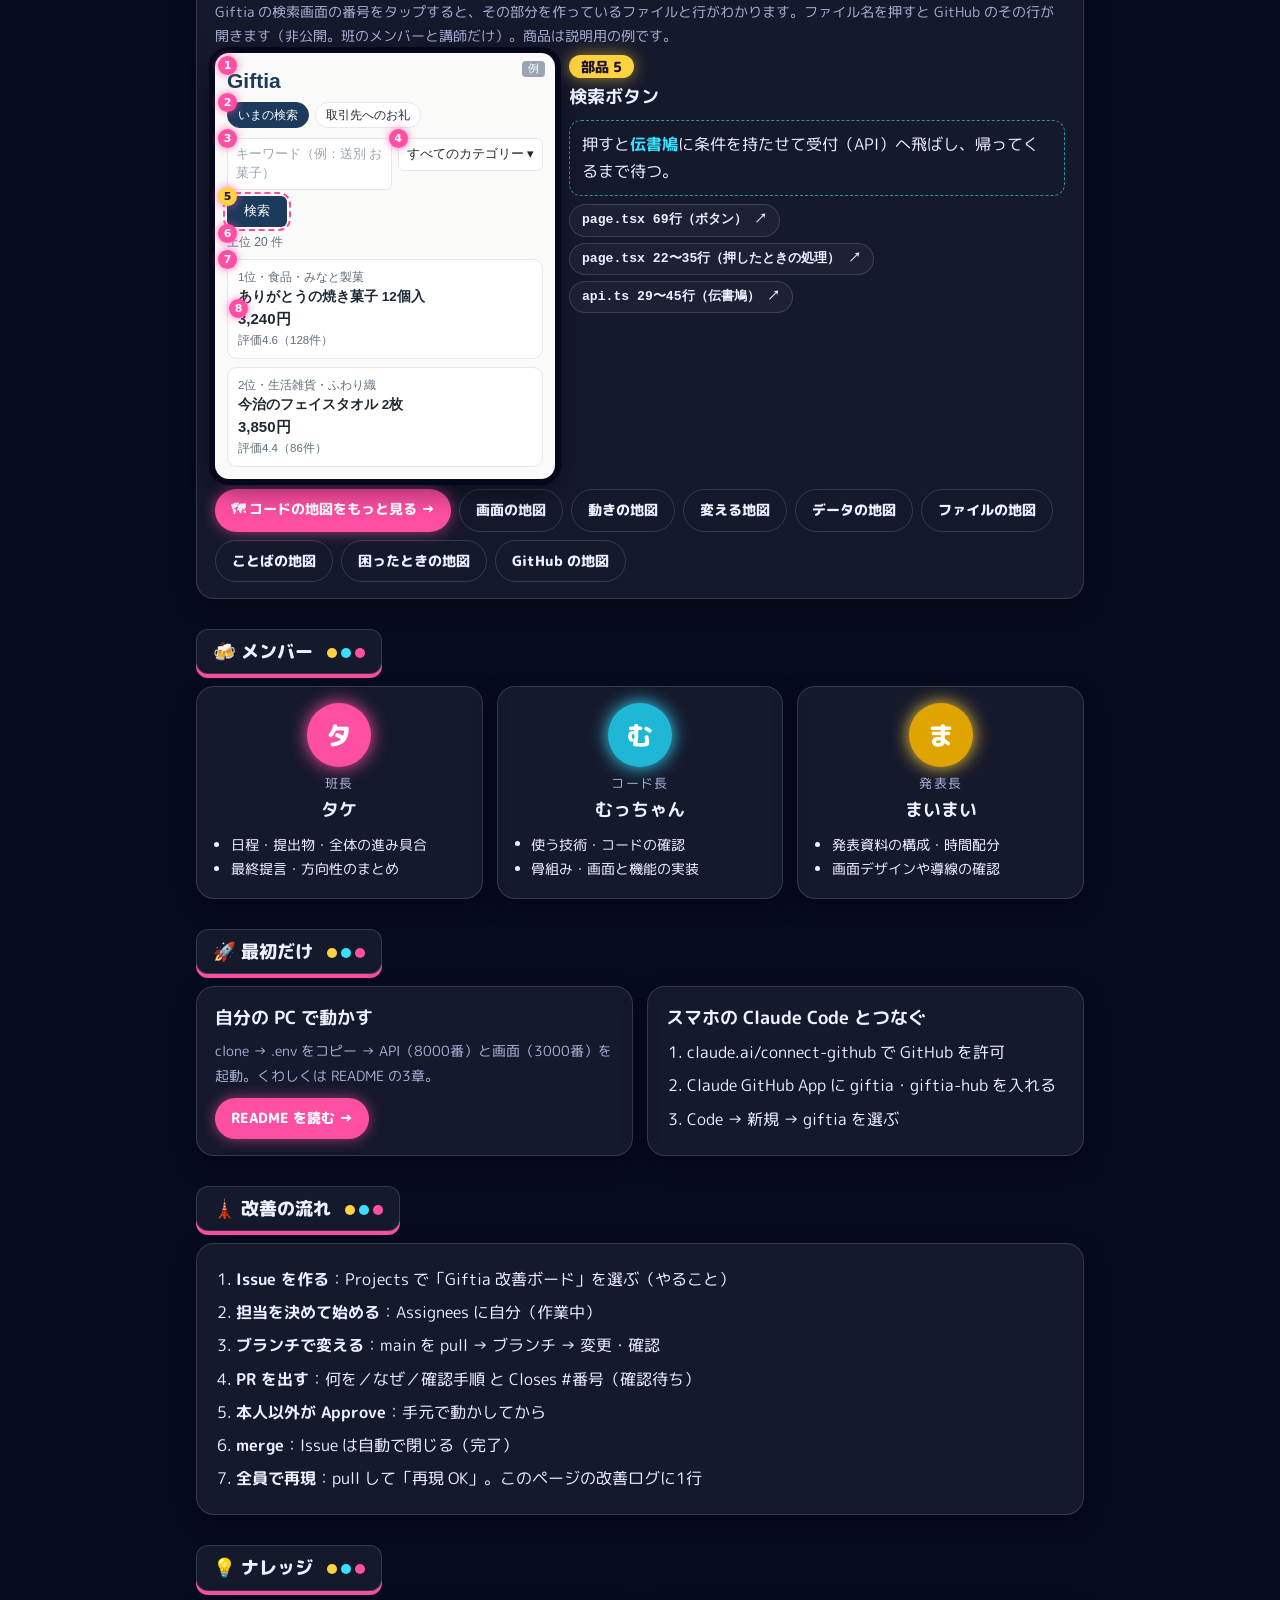
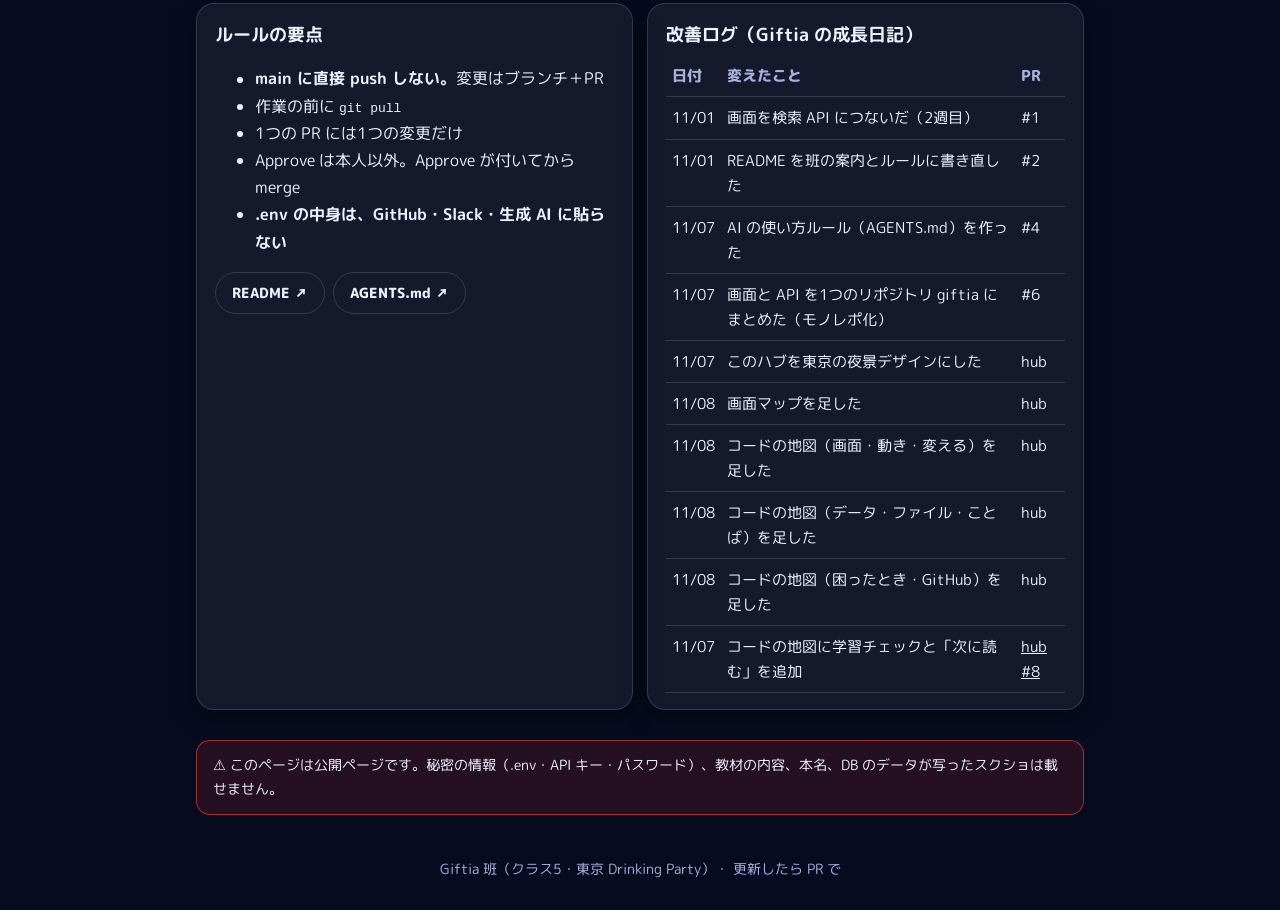
==== commit 23dd2190: "Record learning-course release in hub history" ====
--- a/index.html
+++ b/index.html
@@ -358,6 +358,7 @@
         <tr><td>11/08</td><td>コードの地図（画面・動き・変える）を足した</td><td>hub</td></tr>
         <tr><td>11/08</td><td>コードの地図（データ・ファイル・ことば）を足した</td><td>hub</td></tr>
         <tr><td>11/08</td><td>コードの地図（困ったとき・GitHub）を足した</td><td>hub</td></tr>
+        <tr><td>11/07</td><td>コードの地図に学習チェックと「次に読む」を追加</td><td><a href="https://github.com/AR7ST/giftia-hub/pull/8">hub #8</a></td></tr>
       </table>
     </div>
   </div>
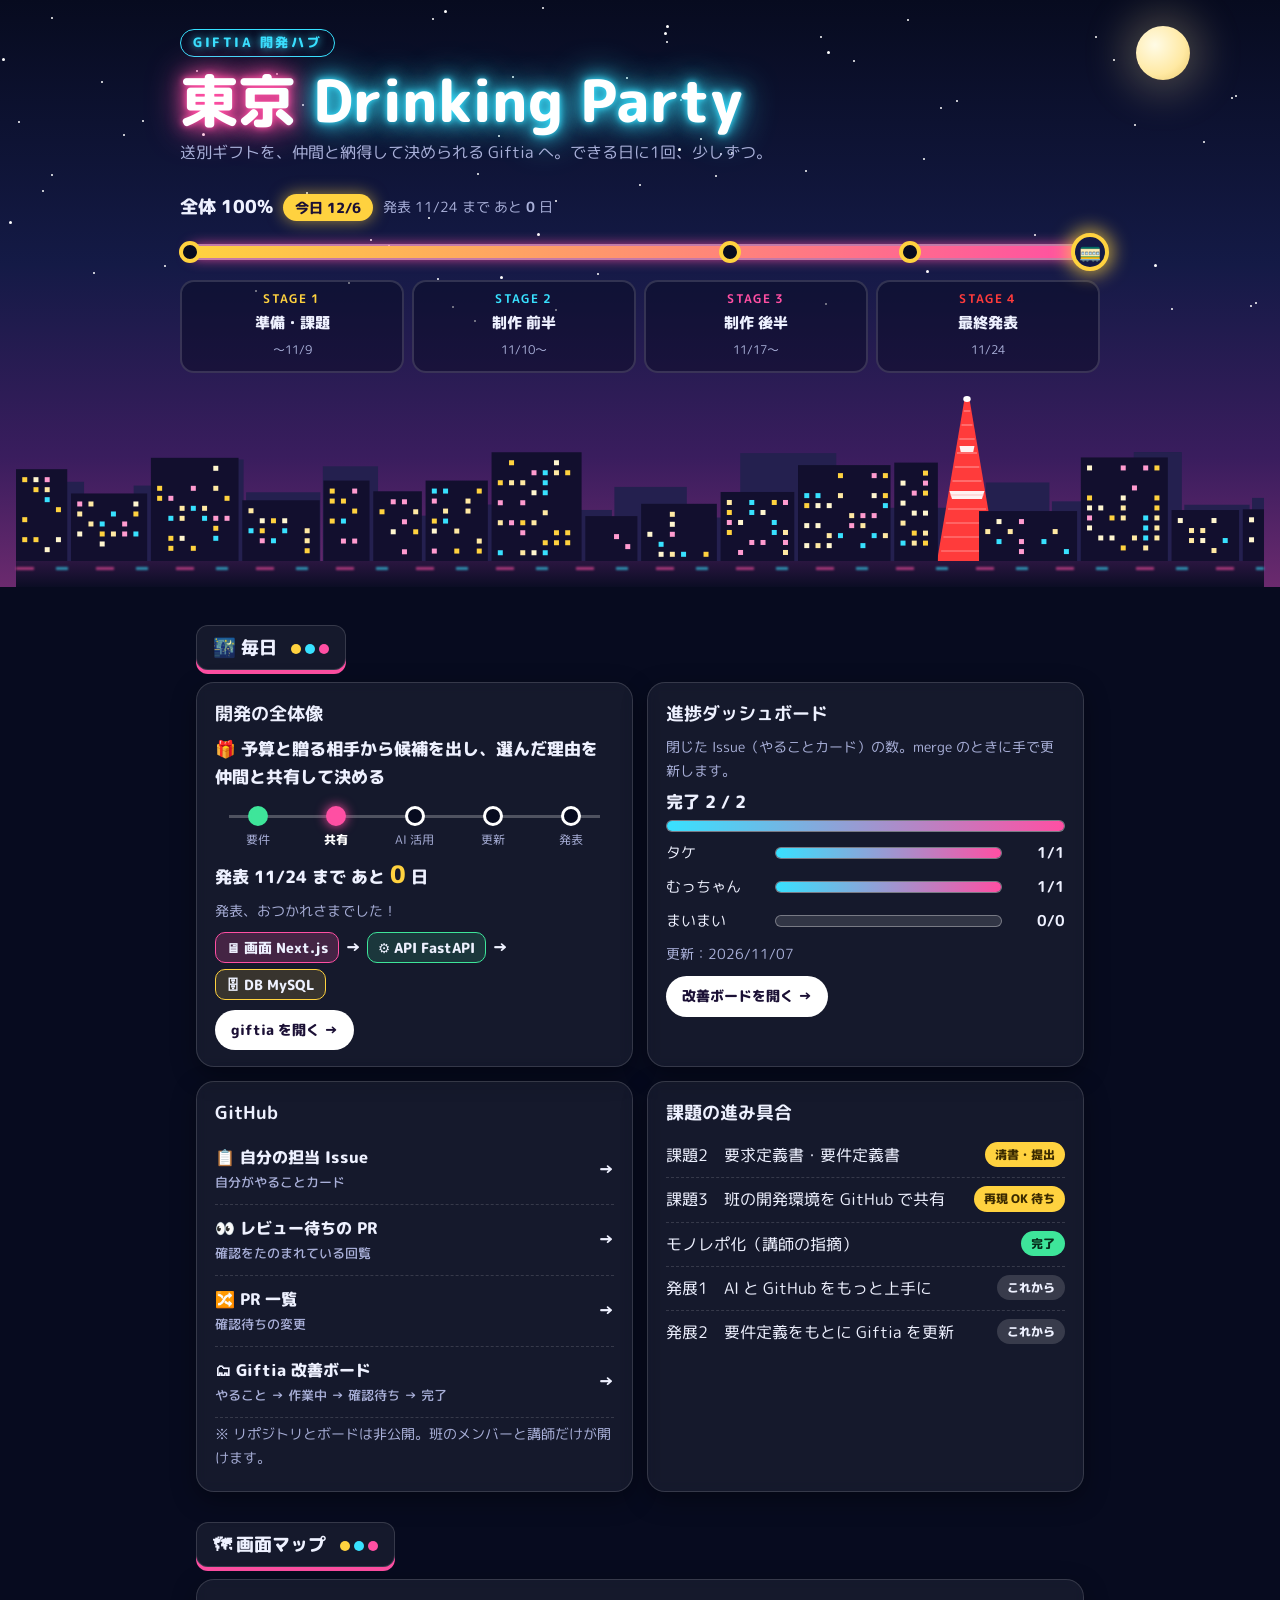
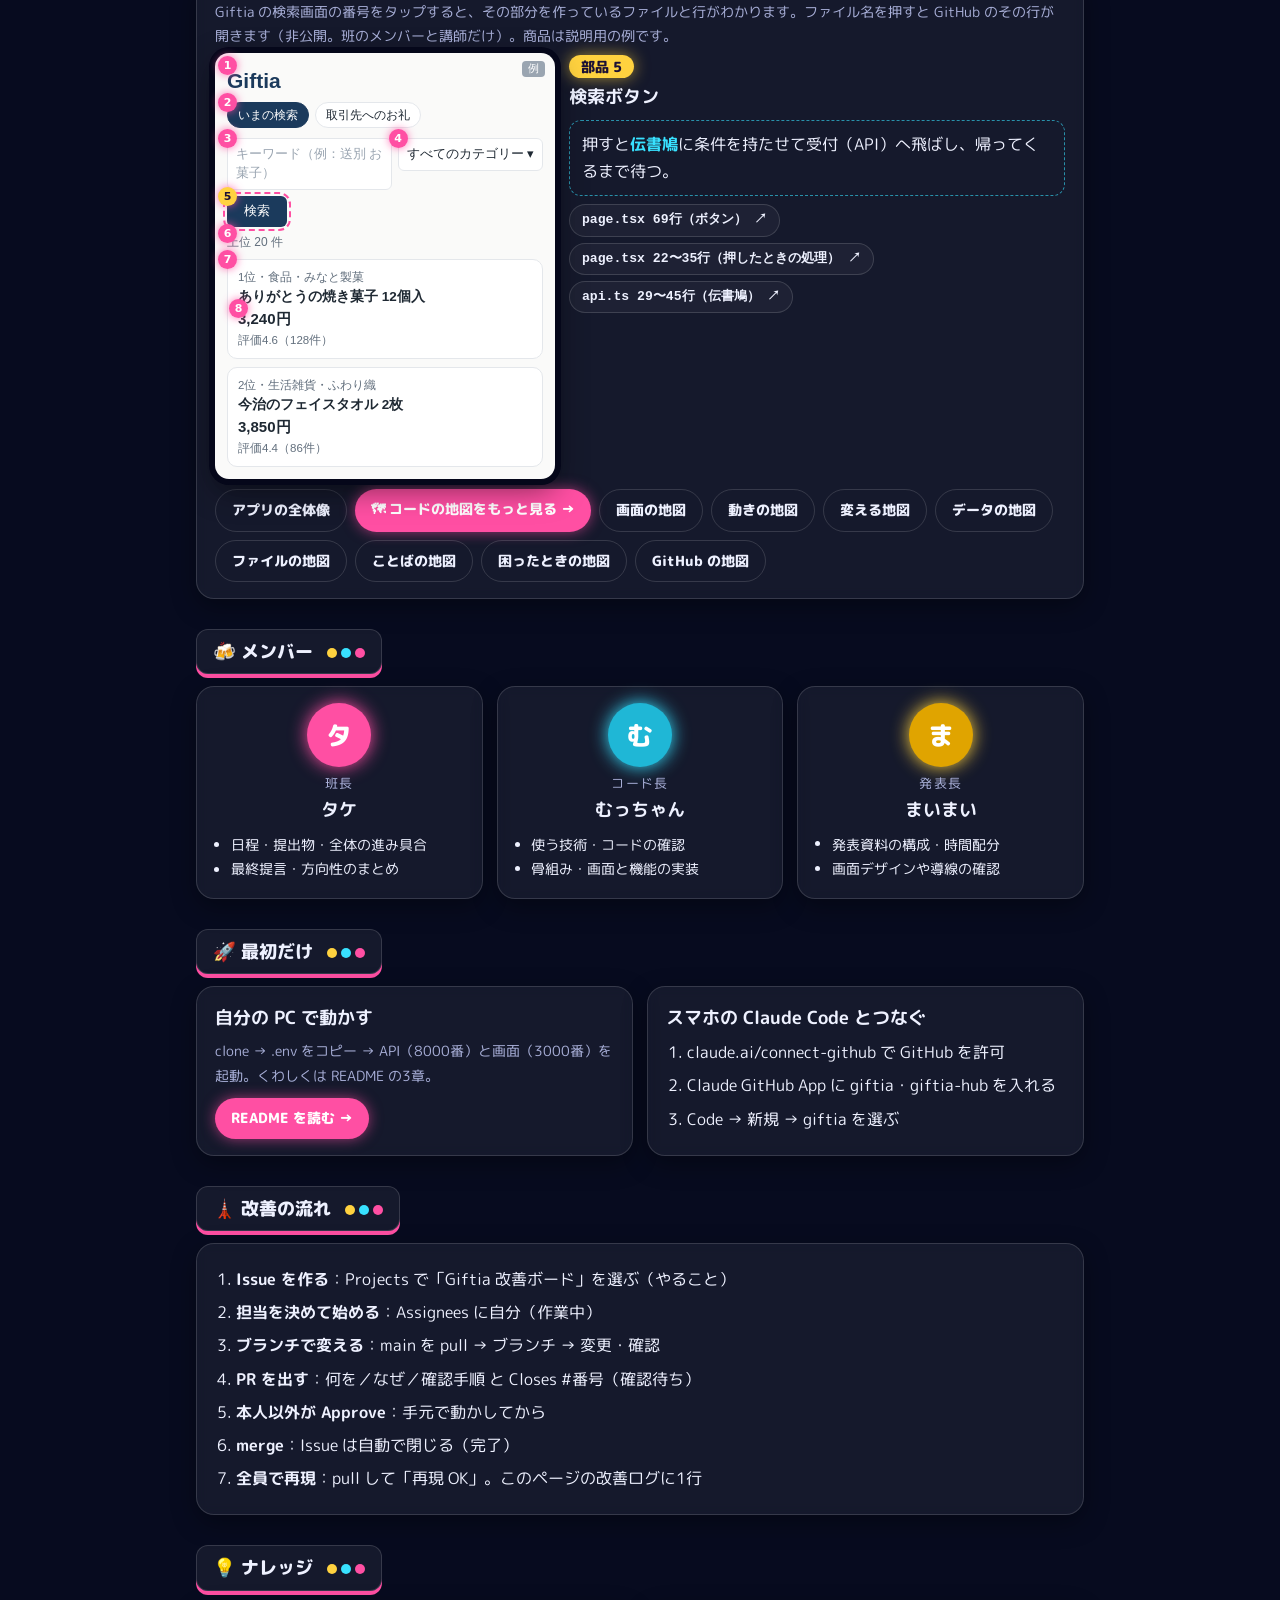
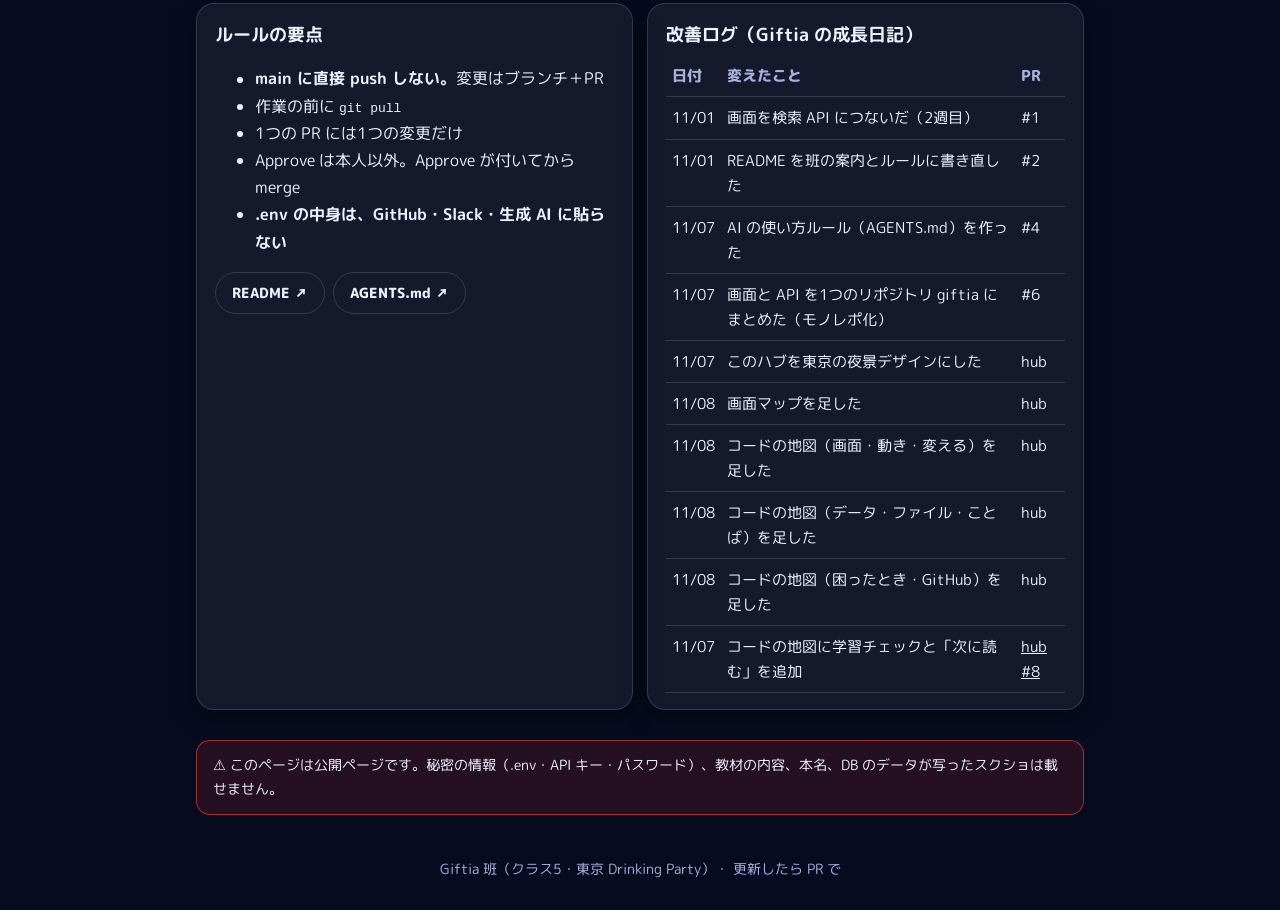
==== commit ecd0c4e2: "Add an app overview flow with roles and supporting concepts" ====
--- a/index.html
+++ b/index.html
@@ -286,7 +286,7 @@
       </div>
       <div class="map-detail" id="map-detail" aria-live="polite"></div>
     </div>
-    <div class="btns"><a class="btn pink" href="map.html">🗺 コードの地図をもっと見る →</a><a class="btn ghost" href="screen.html">画面の地図</a><a class="btn ghost" href="flow.html">動きの地図</a><a class="btn ghost" href="change.html">変える地図</a><a class="btn ghost" href="data.html">データの地図</a><a class="btn ghost" href="files.html">ファイルの地図</a><a class="btn ghost" href="words.html">ことばの地図</a><a class="btn ghost" href="trouble.html">困ったときの地図</a><a class="btn ghost" href="git.html">GitHub の地図</a></div>
+    <div class="btns"><a class="btn ghost" href="overview.html">アプリの全体像</a><a class="btn pink" href="map.html">🗺 コードの地図をもっと見る →</a><a class="btn ghost" href="screen.html">画面の地図</a><a class="btn ghost" href="flow.html">動きの地図</a><a class="btn ghost" href="change.html">変える地図</a><a class="btn ghost" href="data.html">データの地図</a><a class="btn ghost" href="files.html">ファイルの地図</a><a class="btn ghost" href="words.html">ことばの地図</a><a class="btn ghost" href="trouble.html">困ったときの地図</a><a class="btn ghost" href="git.html">GitHub の地図</a></div>
   </div>
 
   <h2 class="sec-title">🍻 メンバー <span class="dots"><i></i><i></i><i></i></span></h2>
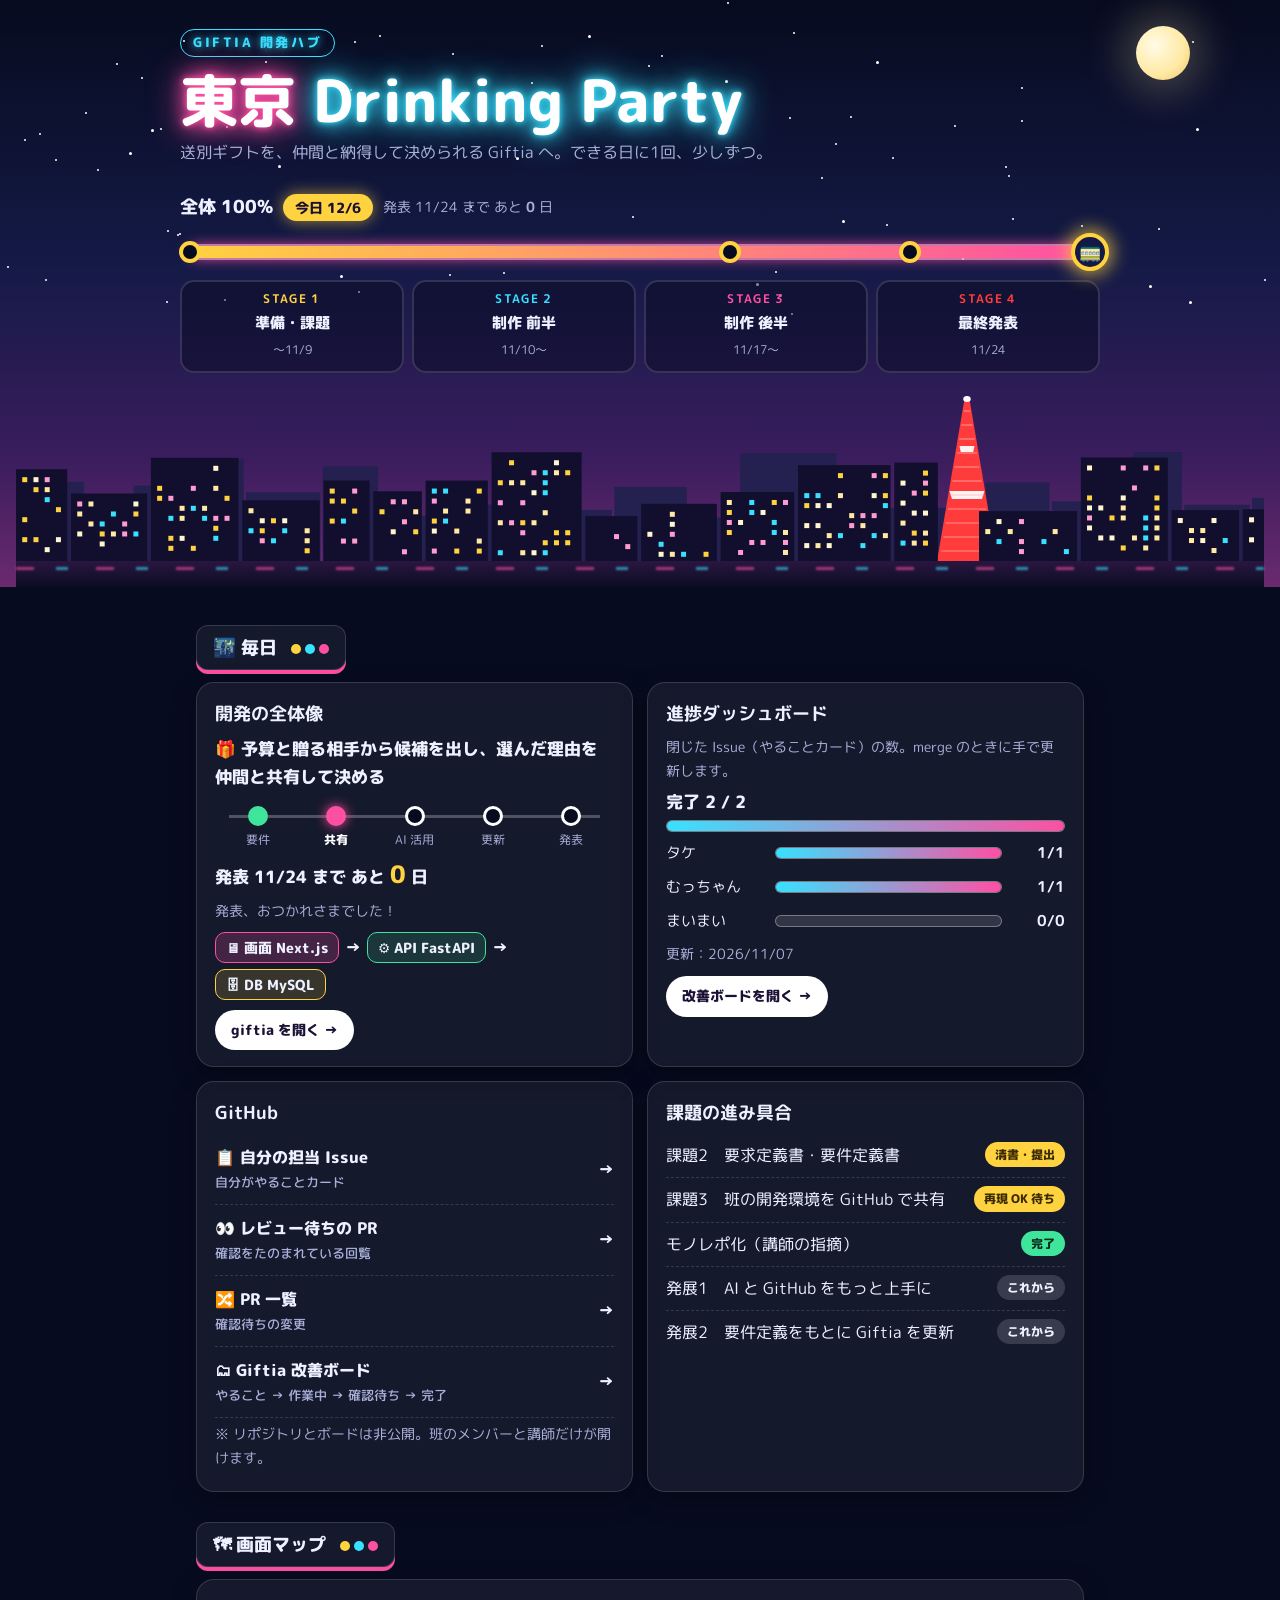
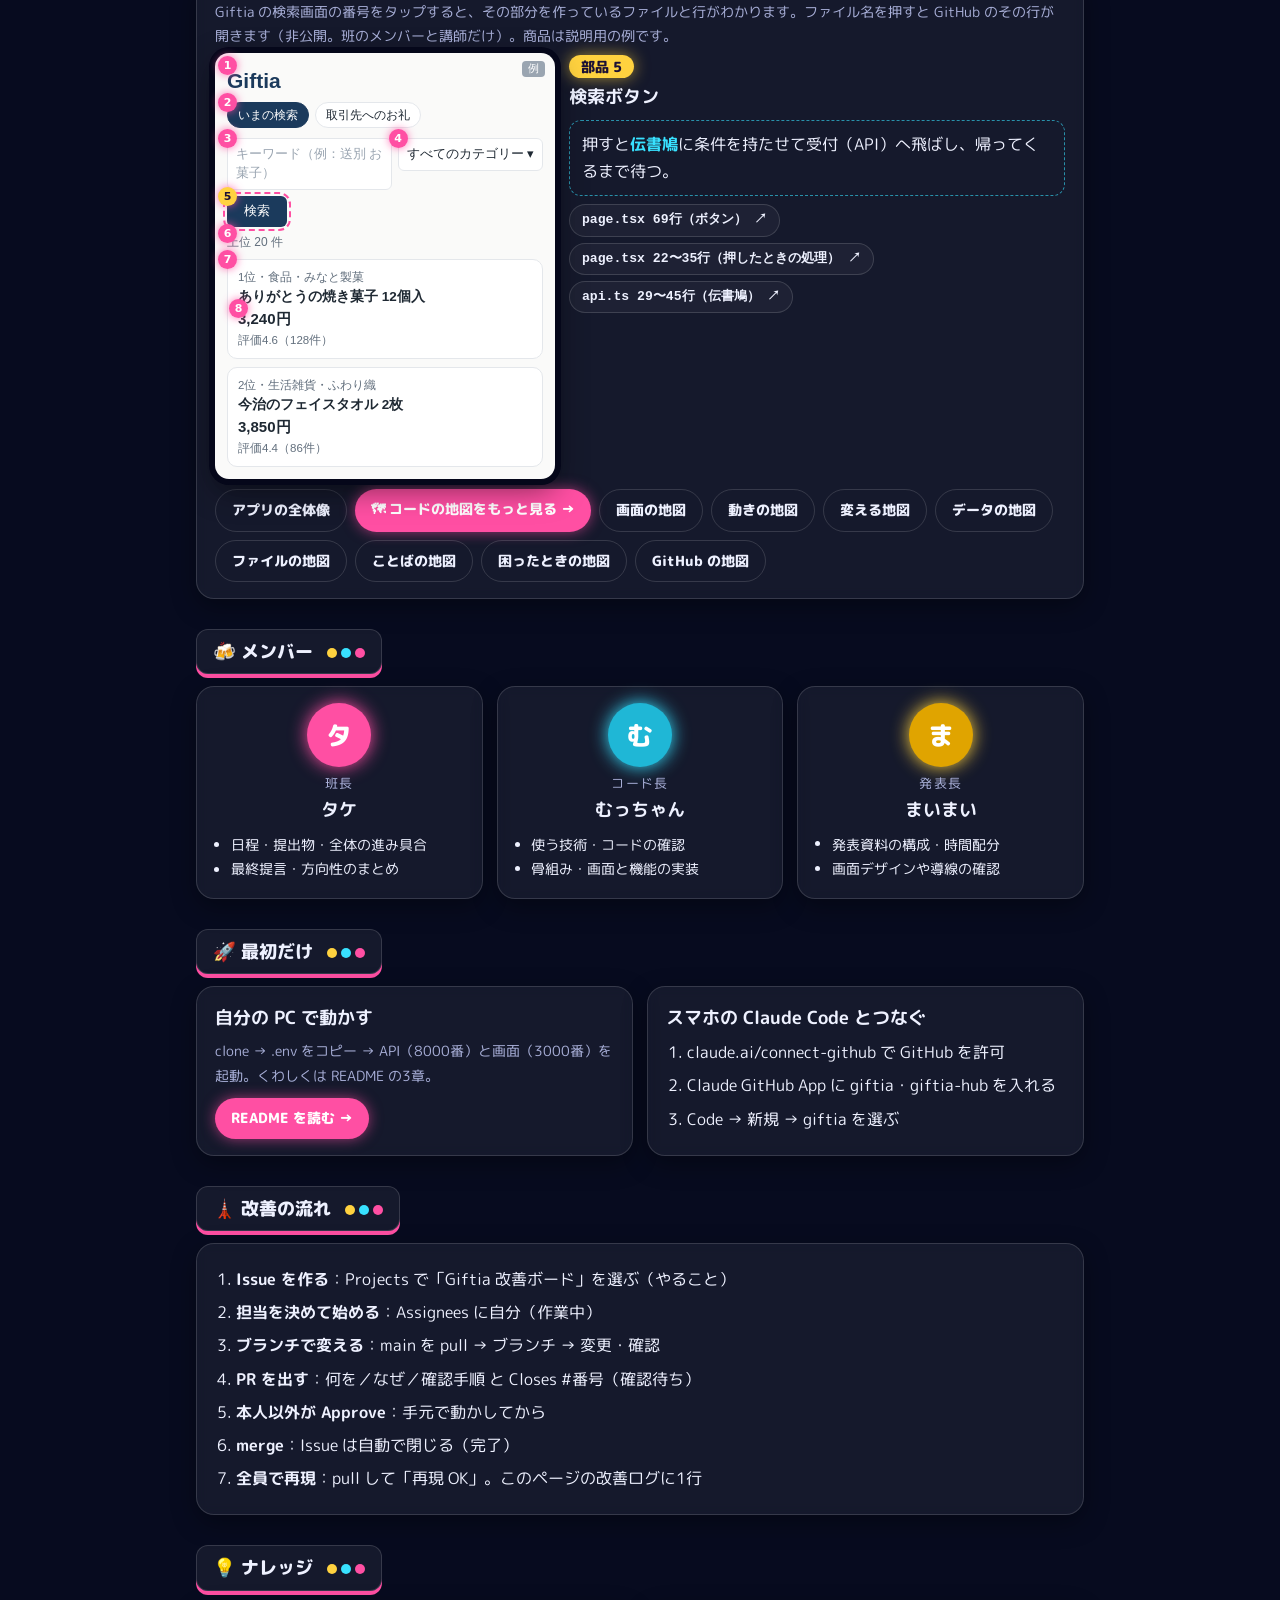
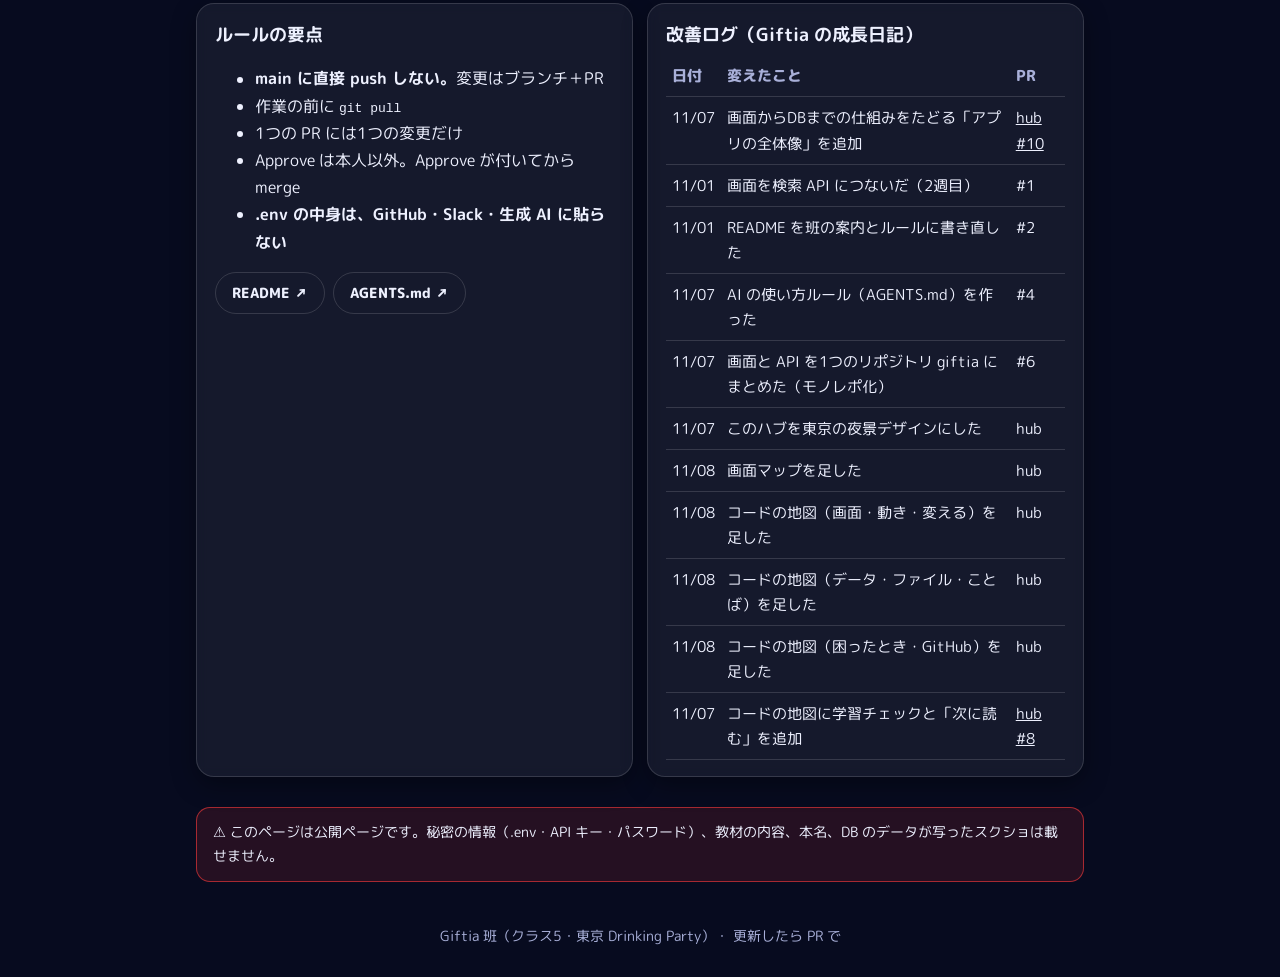
==== commit ba3cb257: "Record app overview release" ====
--- a/index.html
+++ b/index.html
@@ -349,6 +349,7 @@
       <h3>改善ログ（Giftia の成長日記）</h3>
       <table>
         <tr><th>日付</th><th>変えたこと</th><th>PR</th></tr>
+        <tr><td>11/07</td><td>画面からDBまでの仕組みをたどる「アプリの全体像」を追加</td><td><a href="https://github.com/AR7ST/giftia-hub/pull/10">hub #10</a></td></tr>
         <tr><td>11/01</td><td>画面を検索 API につないだ（2週目）</td><td>#1</td></tr>
         <tr><td>11/01</td><td>README を班の案内とルールに書き直した</td><td>#2</td></tr>
         <tr><td>11/07</td><td>AI の使い方ルール（AGENTS.md）を作った</td><td>#4</td></tr>
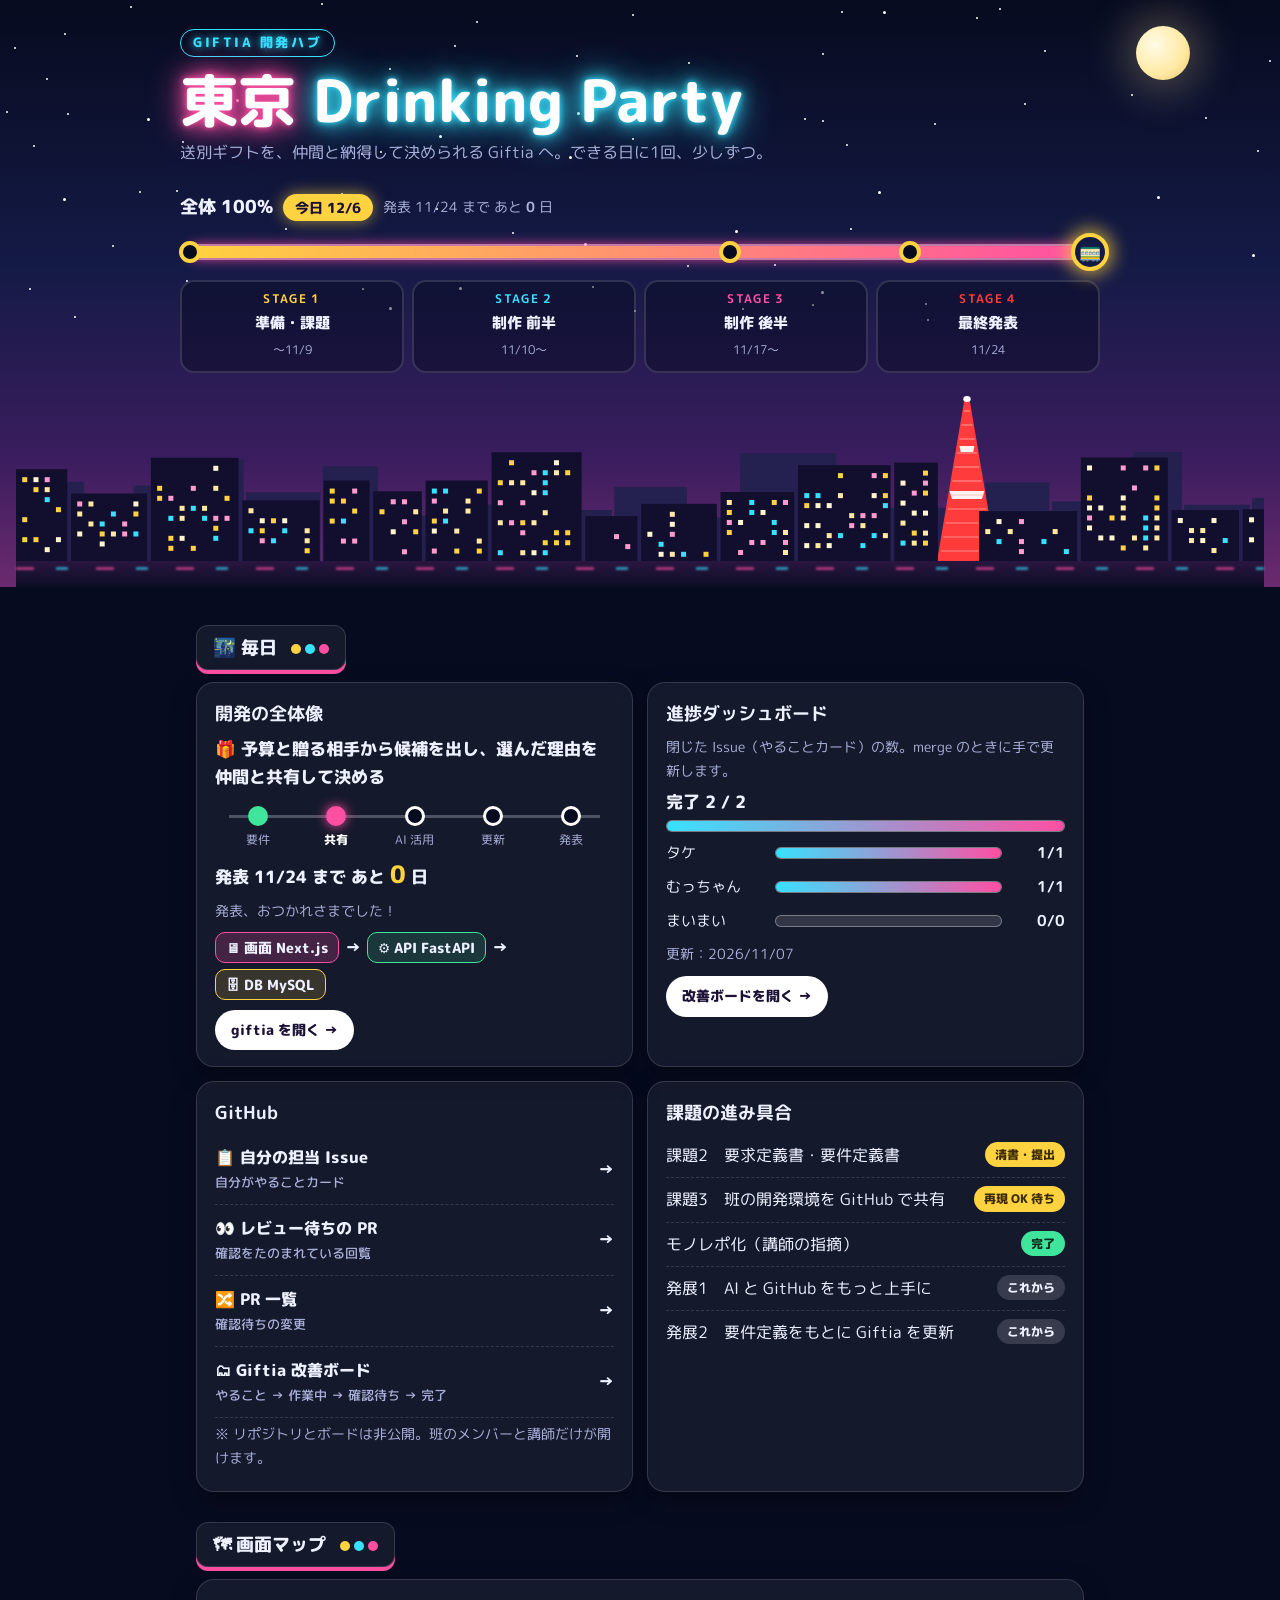
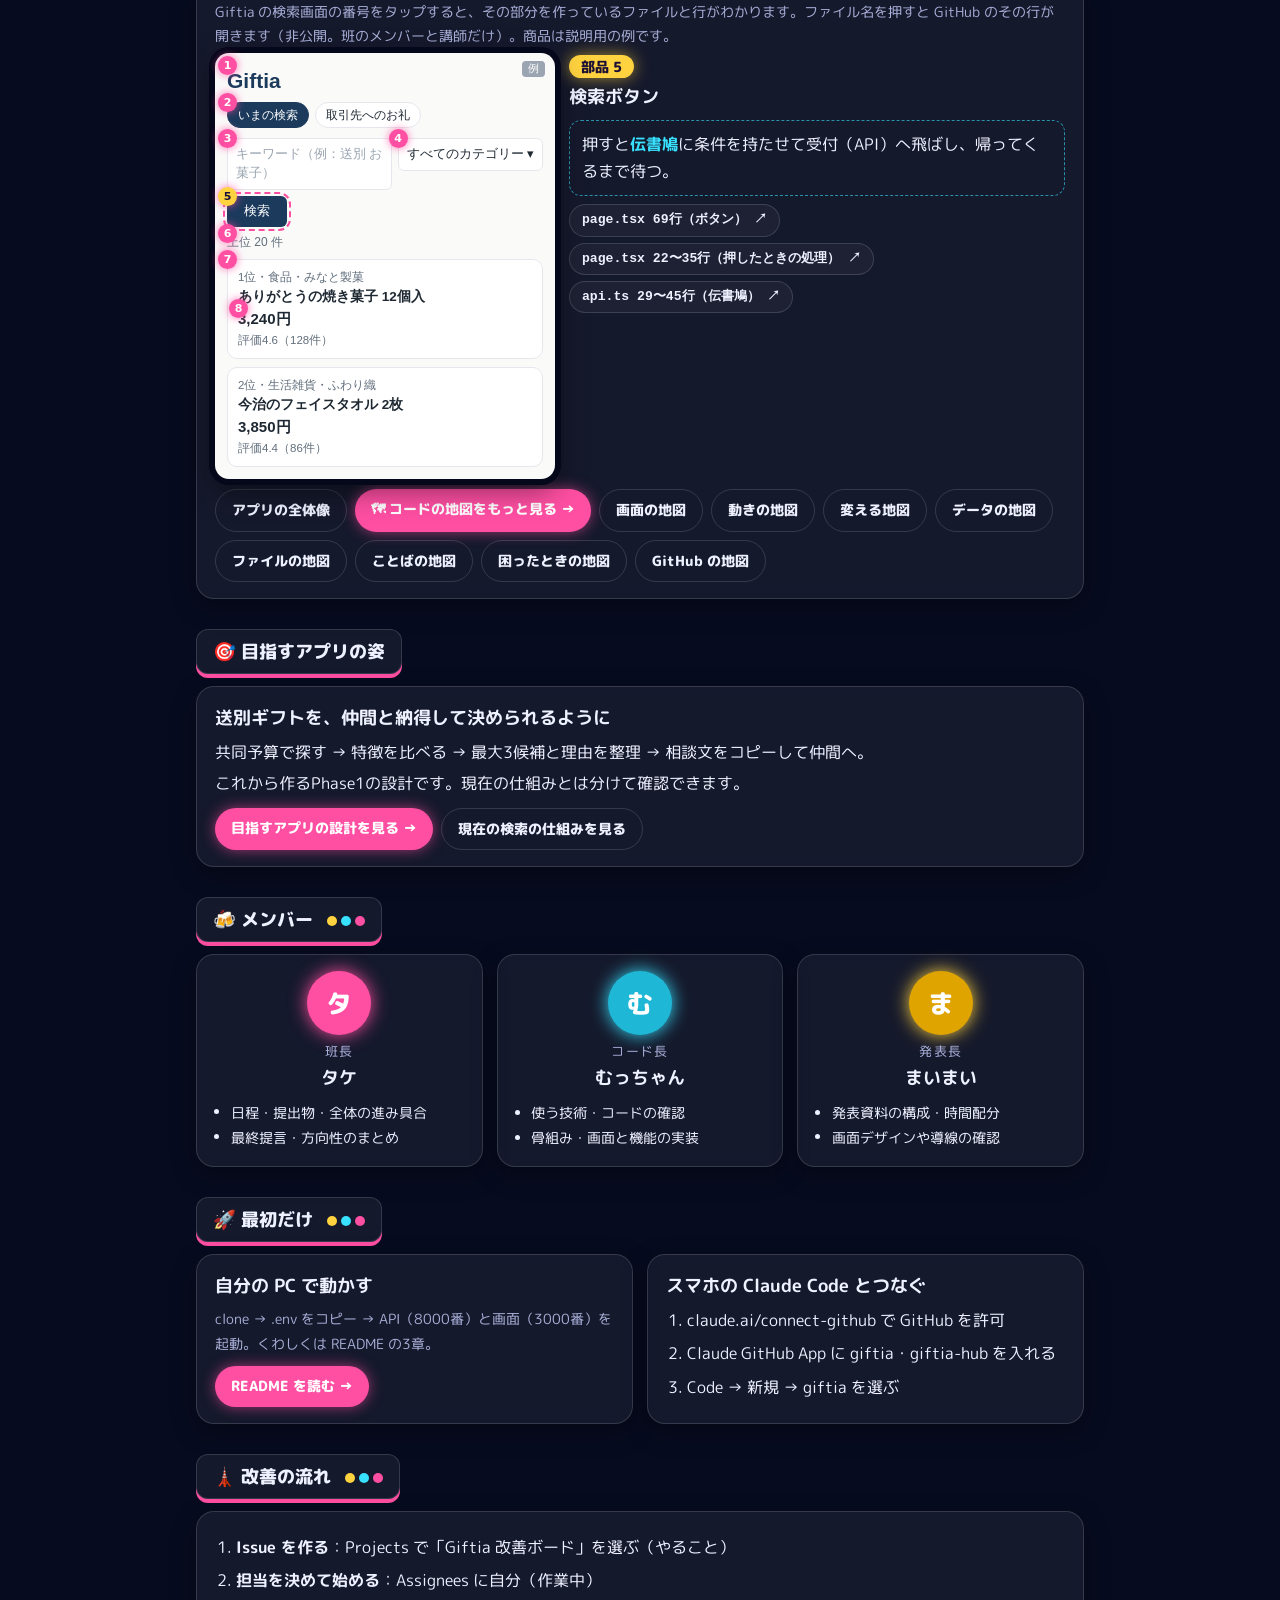
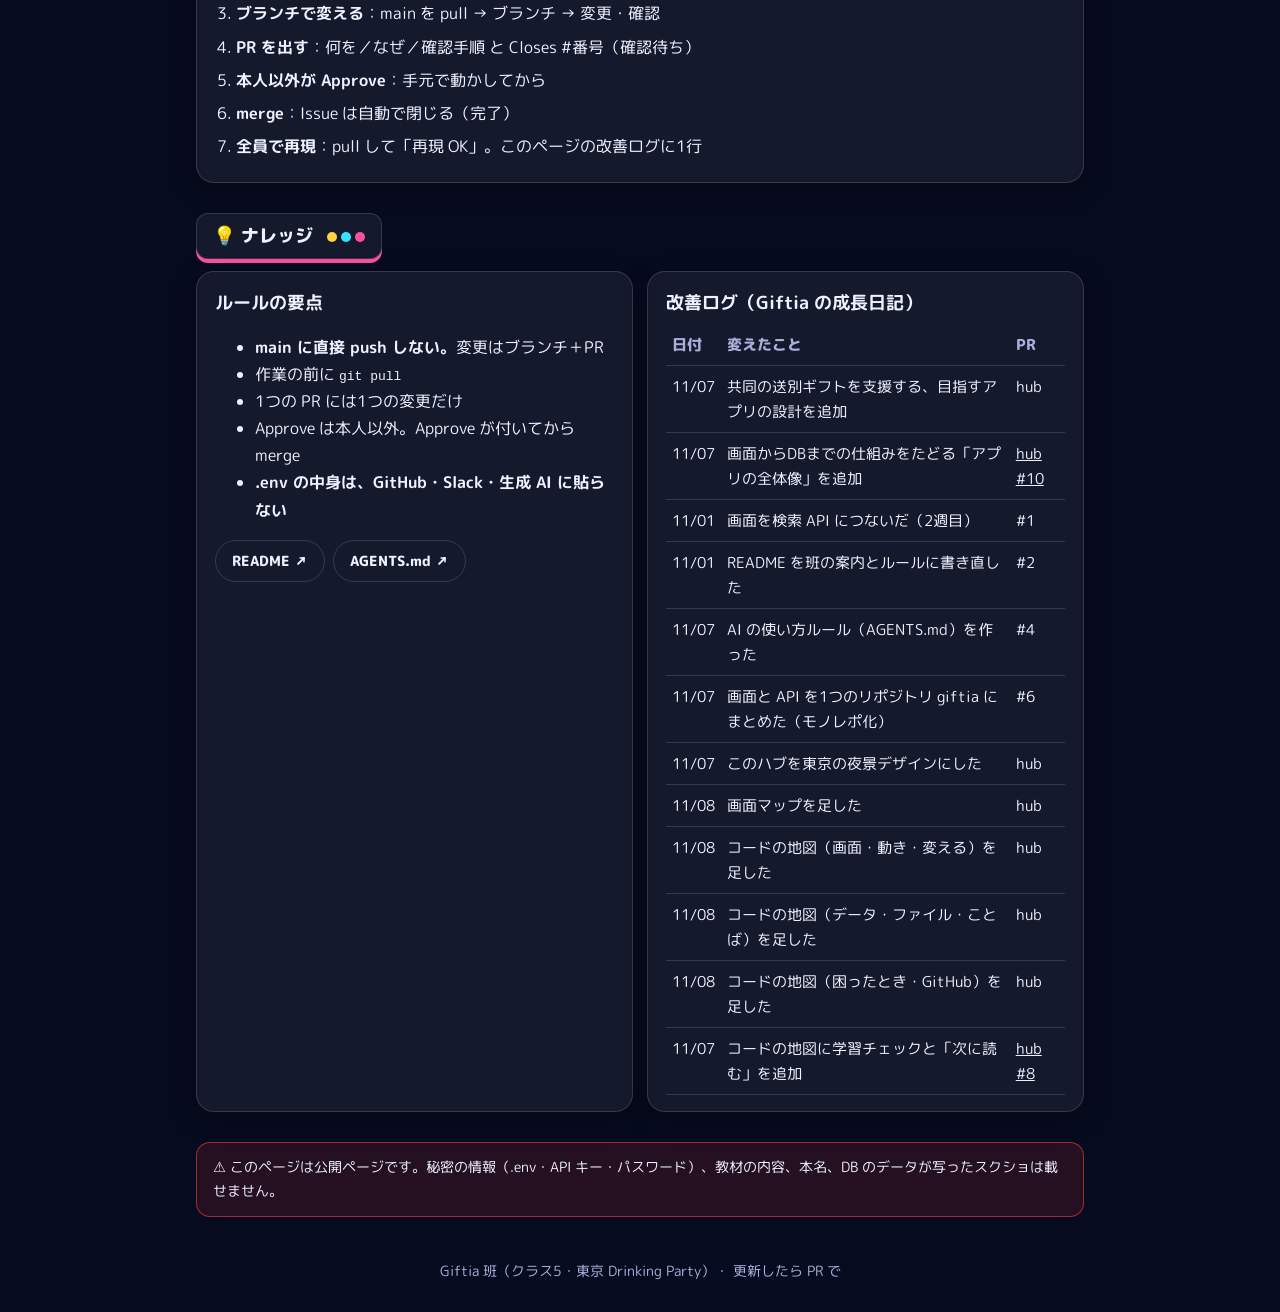
==== commit 9147585b: "Explain planned farewell-gift experience and Phase1 requirements" ====
--- a/index.html
+++ b/index.html
@@ -289,6 +289,14 @@
     <div class="btns"><a class="btn ghost" href="overview.html">アプリの全体像</a><a class="btn pink" href="map.html">🗺 コードの地図をもっと見る →</a><a class="btn ghost" href="screen.html">画面の地図</a><a class="btn ghost" href="flow.html">動きの地図</a><a class="btn ghost" href="change.html">変える地図</a><a class="btn ghost" href="data.html">データの地図</a><a class="btn ghost" href="files.html">ファイルの地図</a><a class="btn ghost" href="words.html">ことばの地図</a><a class="btn ghost" href="trouble.html">困ったときの地図</a><a class="btn ghost" href="git.html">GitHub の地図</a></div>
   </div>
 
+  <h2 class="sec-title">🎯 目指すアプリの姿</h2>
+  <section class="card" aria-label="これから作るGiftia">
+    <h3>送別ギフトを、仲間と納得して決められるように</h3>
+    <p>共同予算で探す → 特徴を比べる → 最大3候補と理由を整理 → 相談文をコピーして仲間へ。</p>
+    <p>これから作るPhase1の設計です。現在の仕組みとは分けて確認できます。</p>
+    <div class="btns"><a class="btn pink" href="vision.html">目指すアプリの設計を見る →</a><a class="btn ghost" href="overview.html">現在の検索の仕組みを見る</a></div>
+  </section>
+
   <h2 class="sec-title">🍻 メンバー <span class="dots"><i></i><i></i><i></i></span></h2>
   <div class="grid">
     <div class="card member"><div class="avatar m1">タ</div><div class="role">班長</div><h3>タケ</h3>
@@ -349,6 +357,7 @@
       <h3>改善ログ（Giftia の成長日記）</h3>
       <table>
         <tr><th>日付</th><th>変えたこと</th><th>PR</th></tr>
+        <tr><td>11/07</td><td>共同の送別ギフトを支援する、目指すアプリの設計を追加</td><td>hub</td></tr>
         <tr><td>11/07</td><td>画面からDBまでの仕組みをたどる「アプリの全体像」を追加</td><td><a href="https://github.com/AR7ST/giftia-hub/pull/10">hub #10</a></td></tr>
         <tr><td>11/01</td><td>画面を検索 API につないだ（2週目）</td><td>#1</td></tr>
         <tr><td>11/01</td><td>README を班の案内とルールに書き直した</td><td>#2</td></tr>
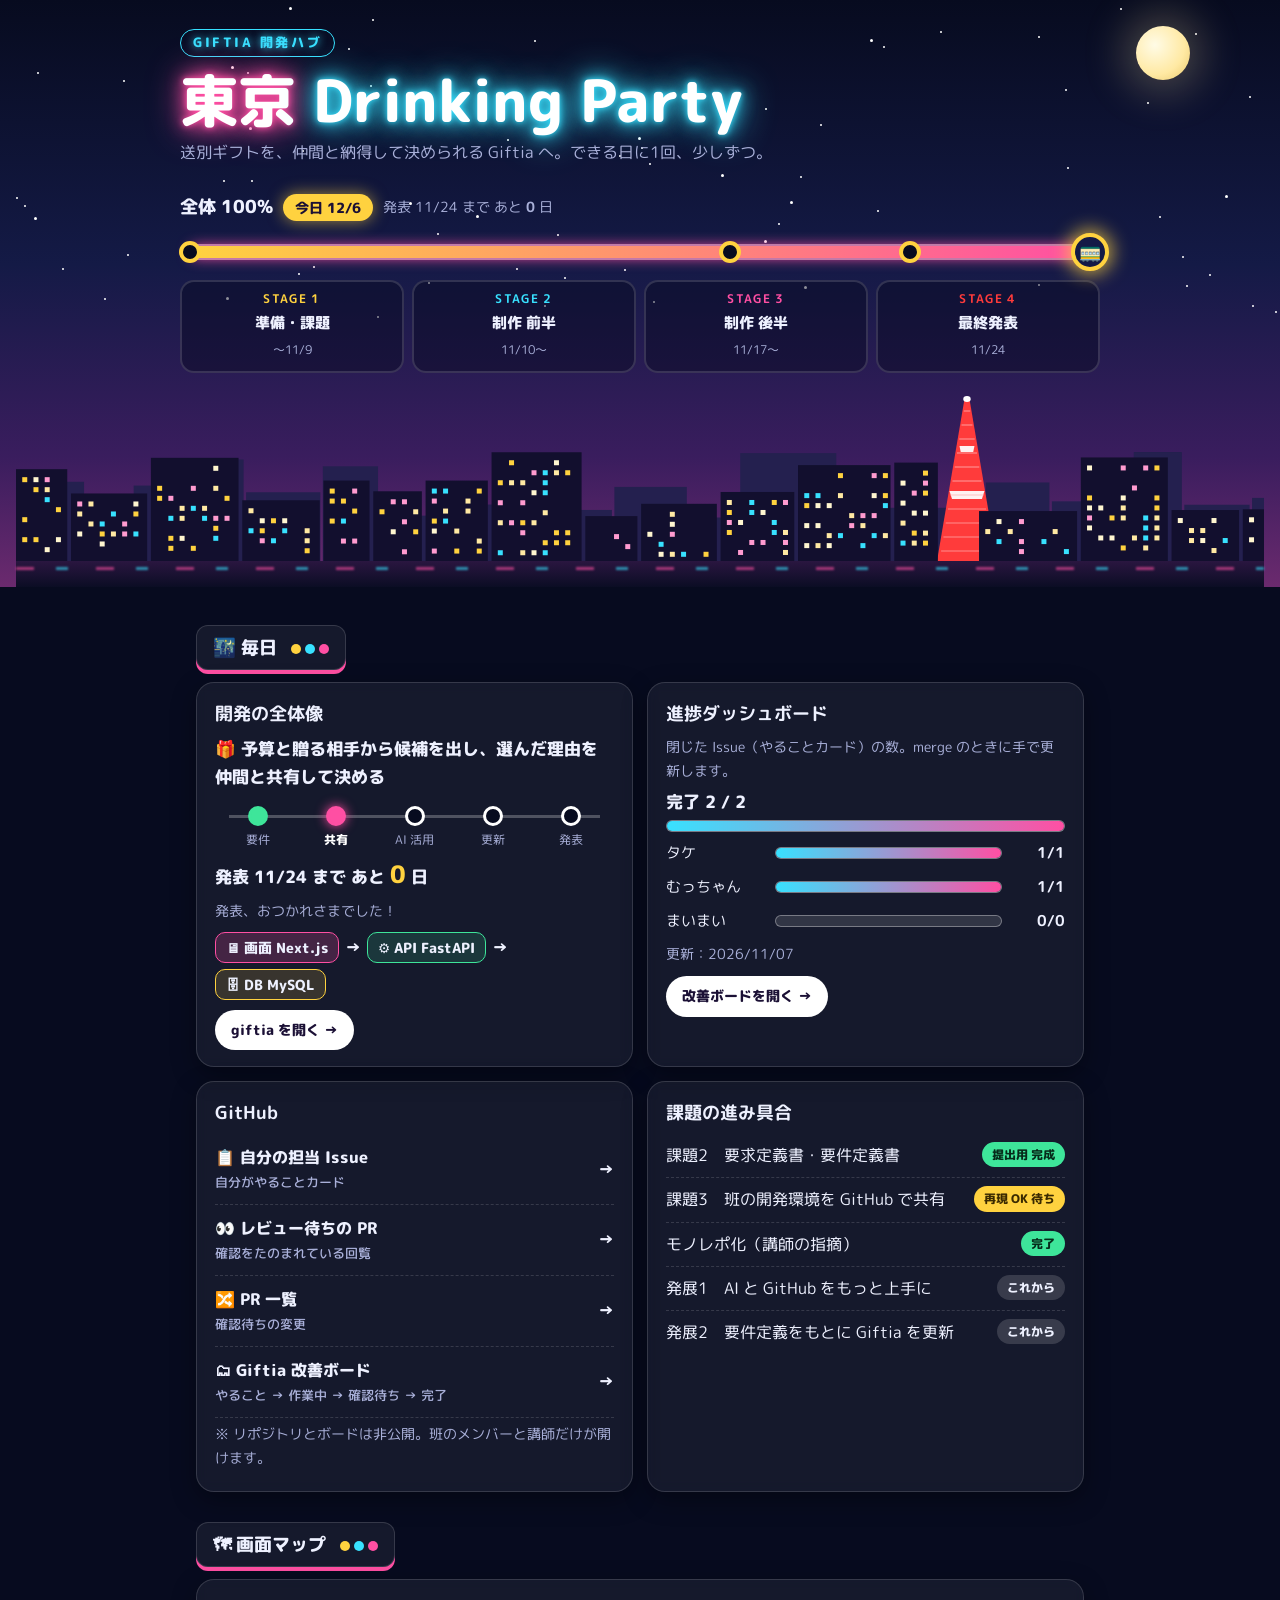
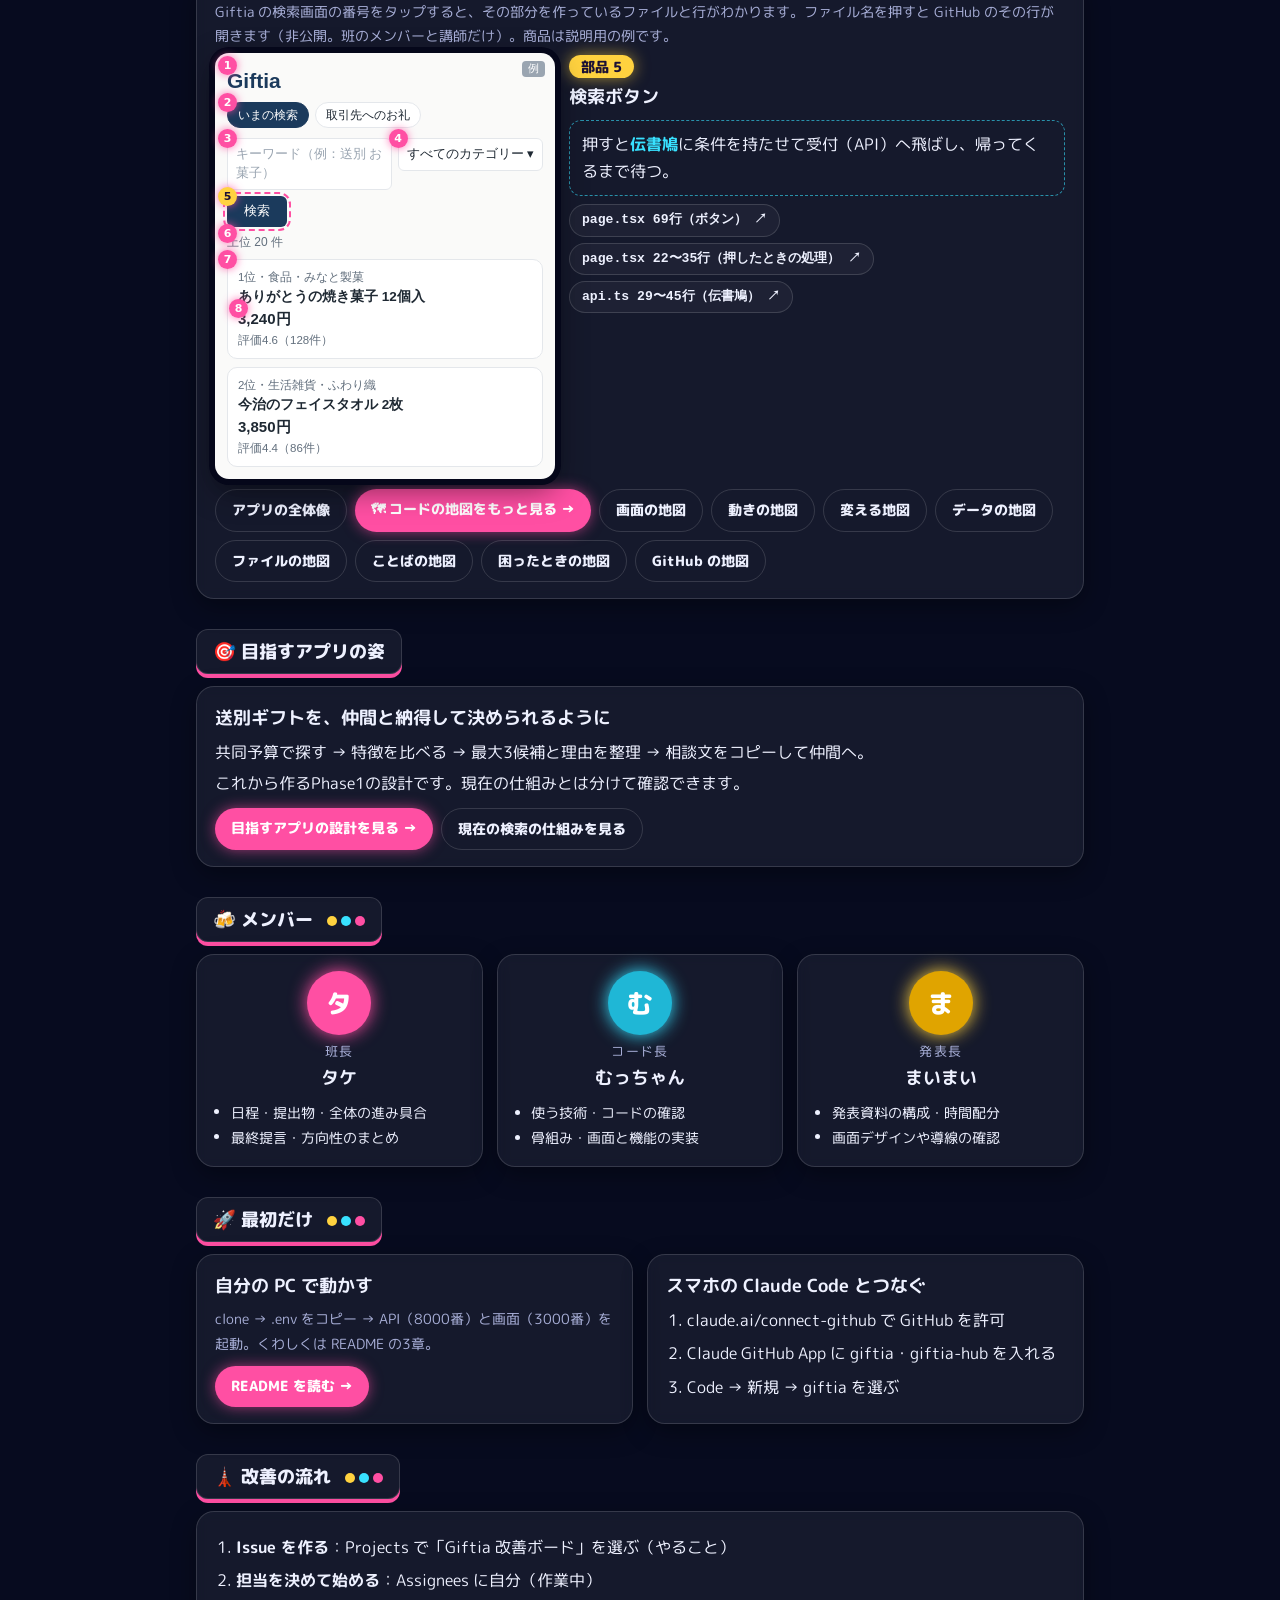
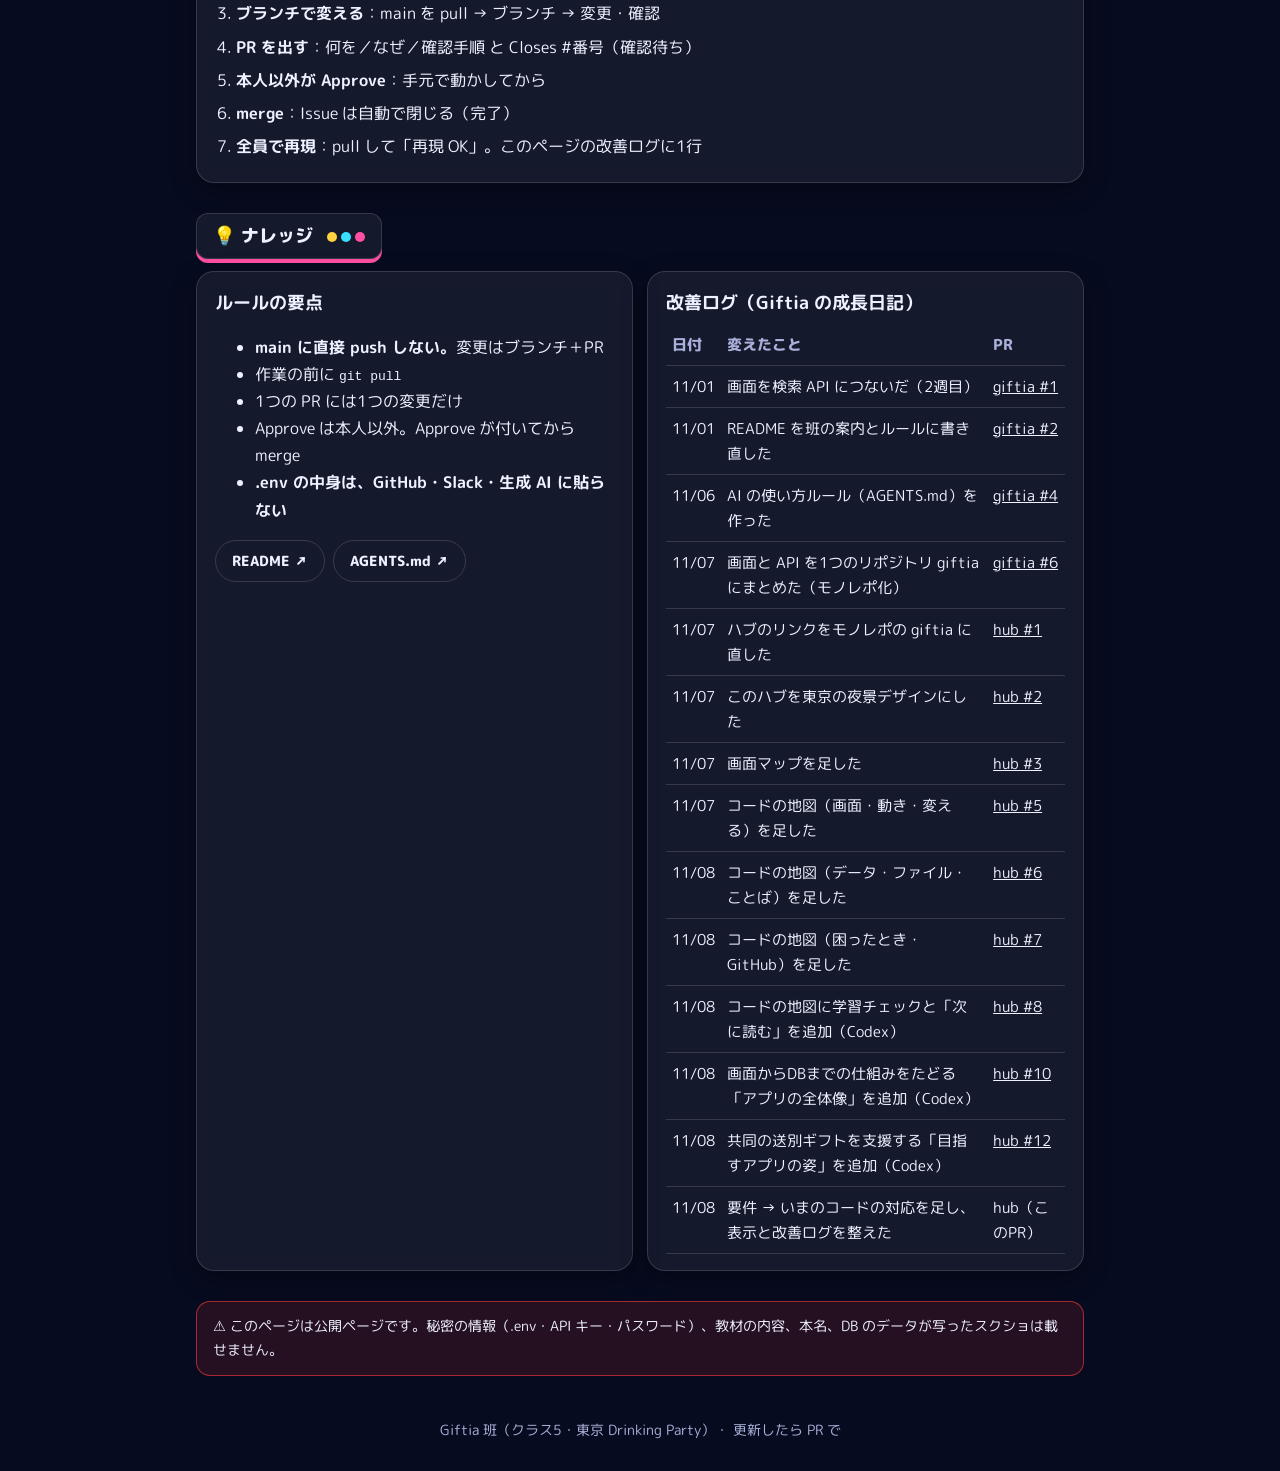
==== commit da231b33: "要件 → いまのコードの対応を足し、改善ログと表示を整える Co-Authored-By: Claude Opus 5.5 <noreply@anthropic.com> Claude-Session" ====
--- a/index.html
+++ b/index.html
@@ -255,7 +255,7 @@
 
     <div class="card">
       <h3>課題の進み具合</h3>
-      <div class="task"><span>課題2　要求定義書・要件定義書</span><span class="chip c-doing">清書・提出</span></div>
+      <div class="task"><span>課題2　要求定義書・要件定義書</span><span class="chip c-done">提出用 完成</span></div>
       <div class="task"><span>課題3　班の開発環境を GitHub で共有</span><span class="chip c-doing">再現 OK 待ち</span></div>
       <div class="task"><span>モノレポ化（講師の指摘）</span><span class="chip c-done">完了</span></div>
       <div class="task"><span>発展1　AI と GitHub をもっと上手に</span><span class="chip c-todo">これから</span></div>
@@ -357,18 +357,20 @@
       <h3>改善ログ（Giftia の成長日記）</h3>
       <table>
         <tr><th>日付</th><th>変えたこと</th><th>PR</th></tr>
-        <tr><td>11/07</td><td>共同の送別ギフトを支援する、目指すアプリの設計を追加</td><td>hub</td></tr>
-        <tr><td>11/07</td><td>画面からDBまでの仕組みをたどる「アプリの全体像」を追加</td><td><a href="https://github.com/AR7ST/giftia-hub/pull/10">hub #10</a></td></tr>
-        <tr><td>11/01</td><td>画面を検索 API につないだ（2週目）</td><td>#1</td></tr>
-        <tr><td>11/01</td><td>README を班の案内とルールに書き直した</td><td>#2</td></tr>
-        <tr><td>11/07</td><td>AI の使い方ルール（AGENTS.md）を作った</td><td>#4</td></tr>
-        <tr><td>11/07</td><td>画面と API を1つのリポジトリ giftia にまとめた（モノレポ化）</td><td>#6</td></tr>
-        <tr><td>11/07</td><td>このハブを東京の夜景デザインにした</td><td>hub</td></tr>
-        <tr><td>11/08</td><td>画面マップを足した</td><td>hub</td></tr>
-        <tr><td>11/08</td><td>コードの地図（画面・動き・変える）を足した</td><td>hub</td></tr>
-        <tr><td>11/08</td><td>コードの地図（データ・ファイル・ことば）を足した</td><td>hub</td></tr>
-        <tr><td>11/08</td><td>コードの地図（困ったとき・GitHub）を足した</td><td>hub</td></tr>
-        <tr><td>11/07</td><td>コードの地図に学習チェックと「次に読む」を追加</td><td><a href="https://github.com/AR7ST/giftia-hub/pull/8">hub #8</a></td></tr>
+        <tr><td>11/01</td><td>画面を検索 API につないだ（2週目）</td><td><a href="https://github.com/AR7ST/giftia/pull/1">giftia #1</a></td></tr>
+        <tr><td>11/01</td><td>README を班の案内とルールに書き直した</td><td><a href="https://github.com/AR7ST/giftia/pull/2">giftia #2</a></td></tr>
+        <tr><td>11/06</td><td>AI の使い方ルール（AGENTS.md）を作った</td><td><a href="https://github.com/AR7ST/giftia/pull/4">giftia #4</a></td></tr>
+        <tr><td>11/07</td><td>画面と API を1つのリポジトリ giftia にまとめた（モノレポ化）</td><td><a href="https://github.com/AR7ST/giftia/pull/6">giftia #6</a></td></tr>
+        <tr><td>11/07</td><td>ハブのリンクをモノレポの giftia に直した</td><td><a href="https://github.com/AR7ST/giftia-hub/pull/1">hub #1</a></td></tr>
+        <tr><td>11/07</td><td>このハブを東京の夜景デザインにした</td><td><a href="https://github.com/AR7ST/giftia-hub/pull/2">hub #2</a></td></tr>
+        <tr><td>11/07</td><td>画面マップを足した</td><td><a href="https://github.com/AR7ST/giftia-hub/pull/3">hub #3</a></td></tr>
+        <tr><td>11/07</td><td>コードの地図（画面・動き・変える）を足した</td><td><a href="https://github.com/AR7ST/giftia-hub/pull/5">hub #5</a></td></tr>
+        <tr><td>11/08</td><td>コードの地図（データ・ファイル・ことば）を足した</td><td><a href="https://github.com/AR7ST/giftia-hub/pull/6">hub #6</a></td></tr>
+        <tr><td>11/08</td><td>コードの地図（困ったとき・GitHub）を足した</td><td><a href="https://github.com/AR7ST/giftia-hub/pull/7">hub #7</a></td></tr>
+        <tr><td>11/08</td><td>コードの地図に学習チェックと「次に読む」を追加（Codex）</td><td><a href="https://github.com/AR7ST/giftia-hub/pull/8">hub #8</a></td></tr>
+        <tr><td>11/08</td><td>画面からDBまでの仕組みをたどる「アプリの全体像」を追加（Codex）</td><td><a href="https://github.com/AR7ST/giftia-hub/pull/10">hub #10</a></td></tr>
+        <tr><td>11/08</td><td>共同の送別ギフトを支援する「目指すアプリの姿」を追加（Codex）</td><td><a href="https://github.com/AR7ST/giftia-hub/pull/12">hub #12</a></td></tr>
+        <tr><td>11/08</td><td>要件 → いまのコードの対応を足し、表示と改善ログを整えた</td><td>hub（このPR）</td></tr>
       </table>
     </div>
   </div>
